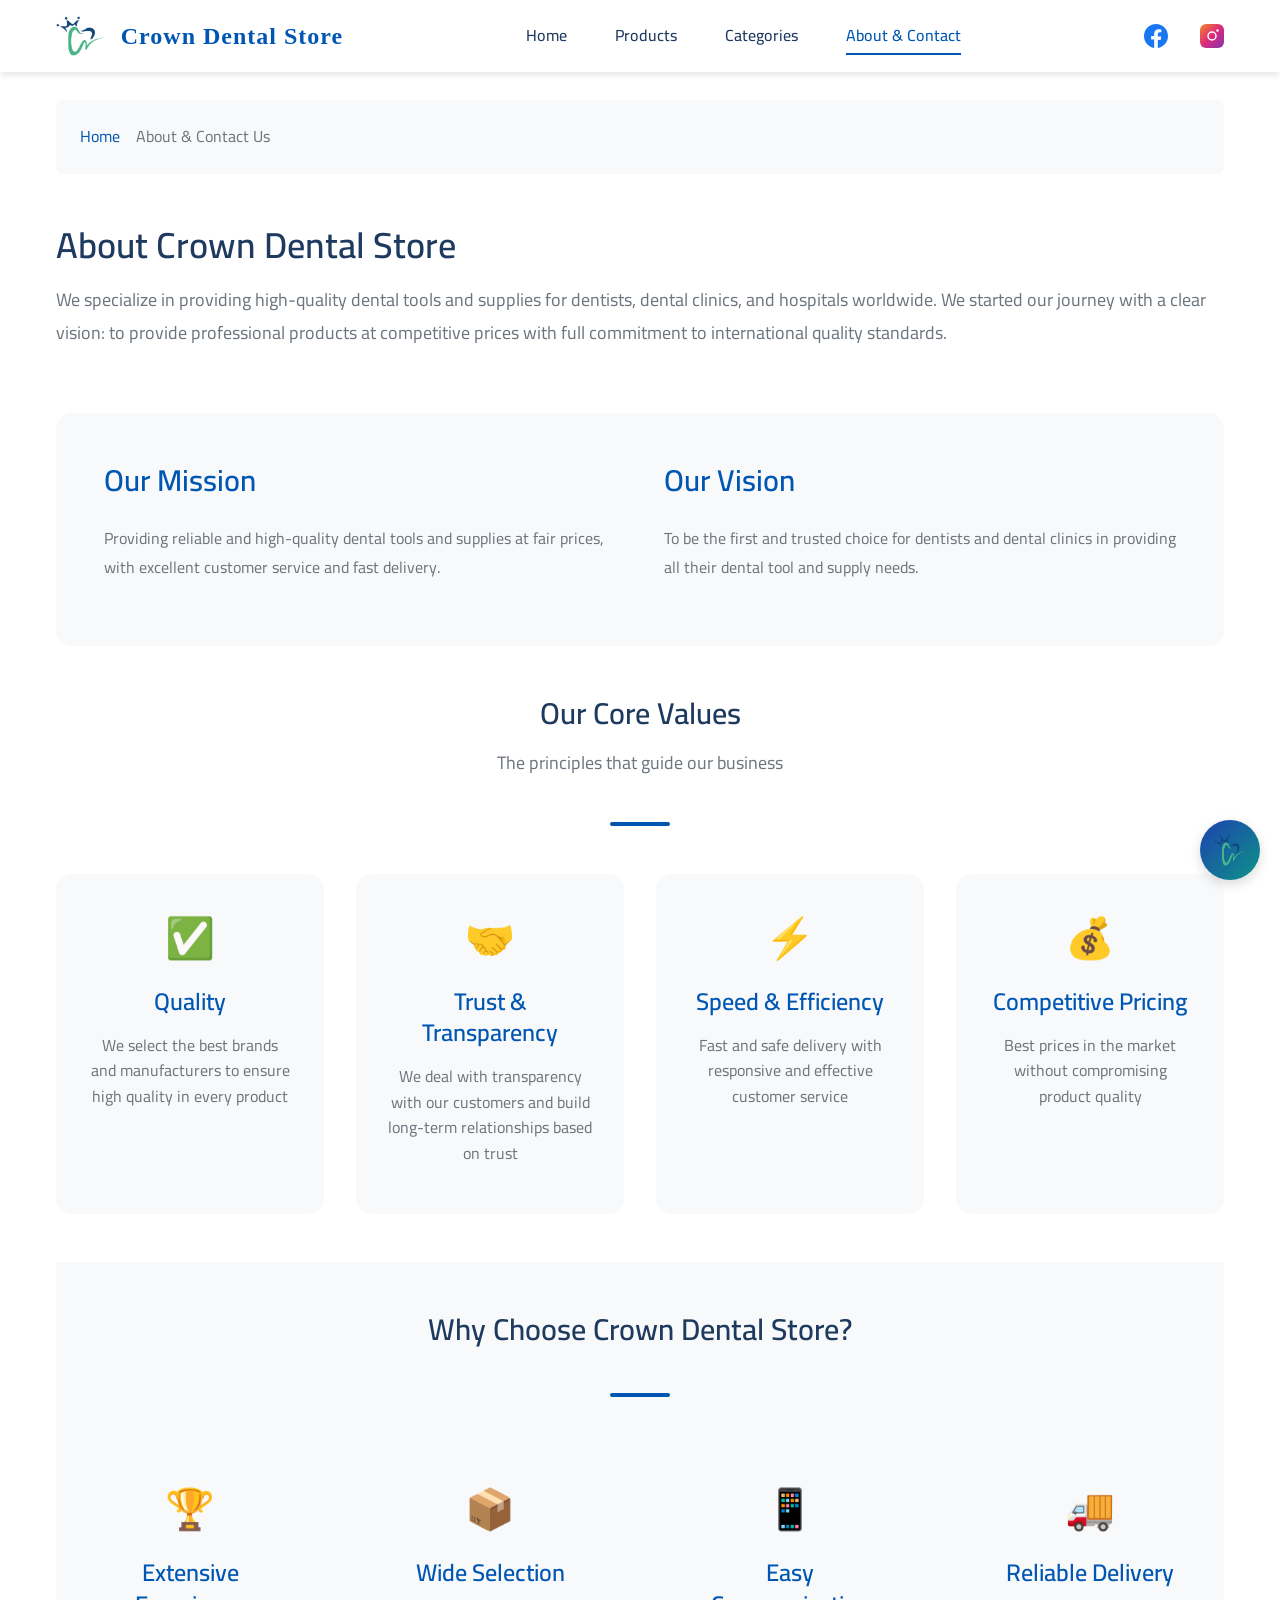
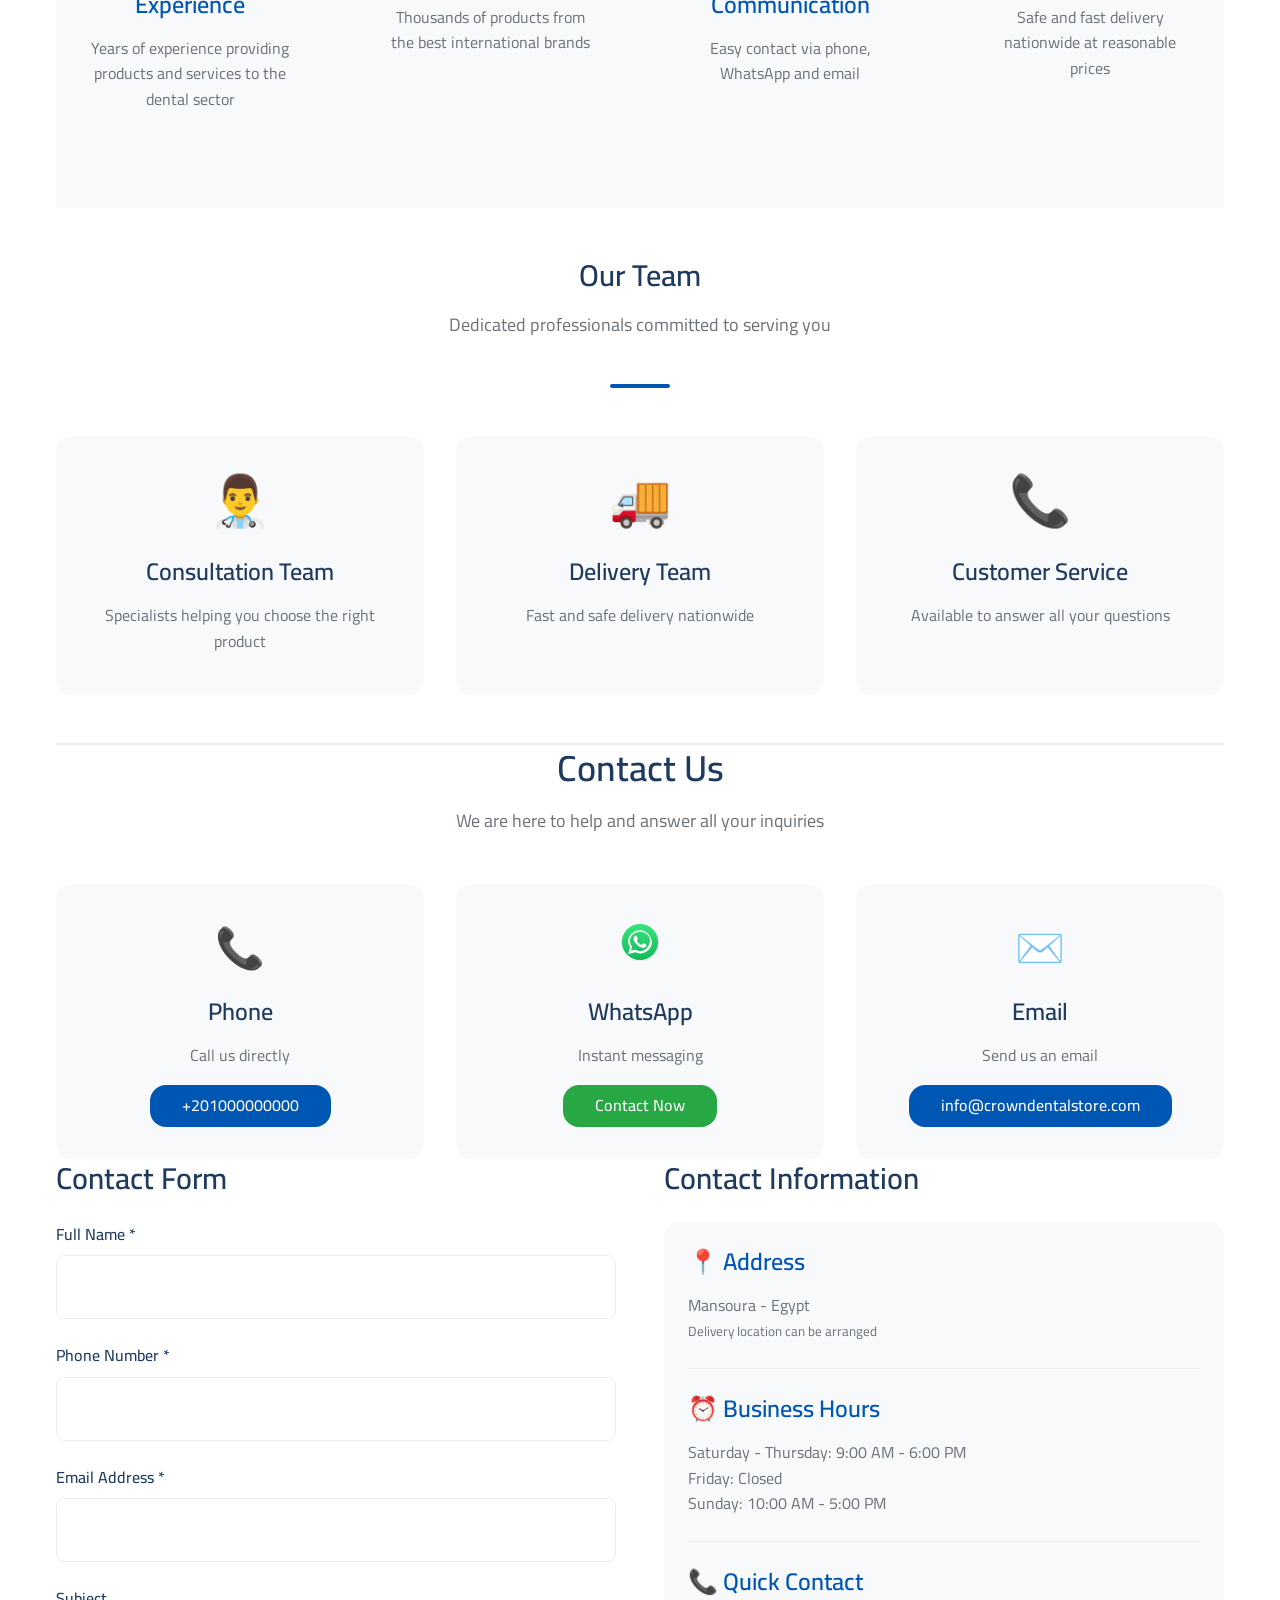
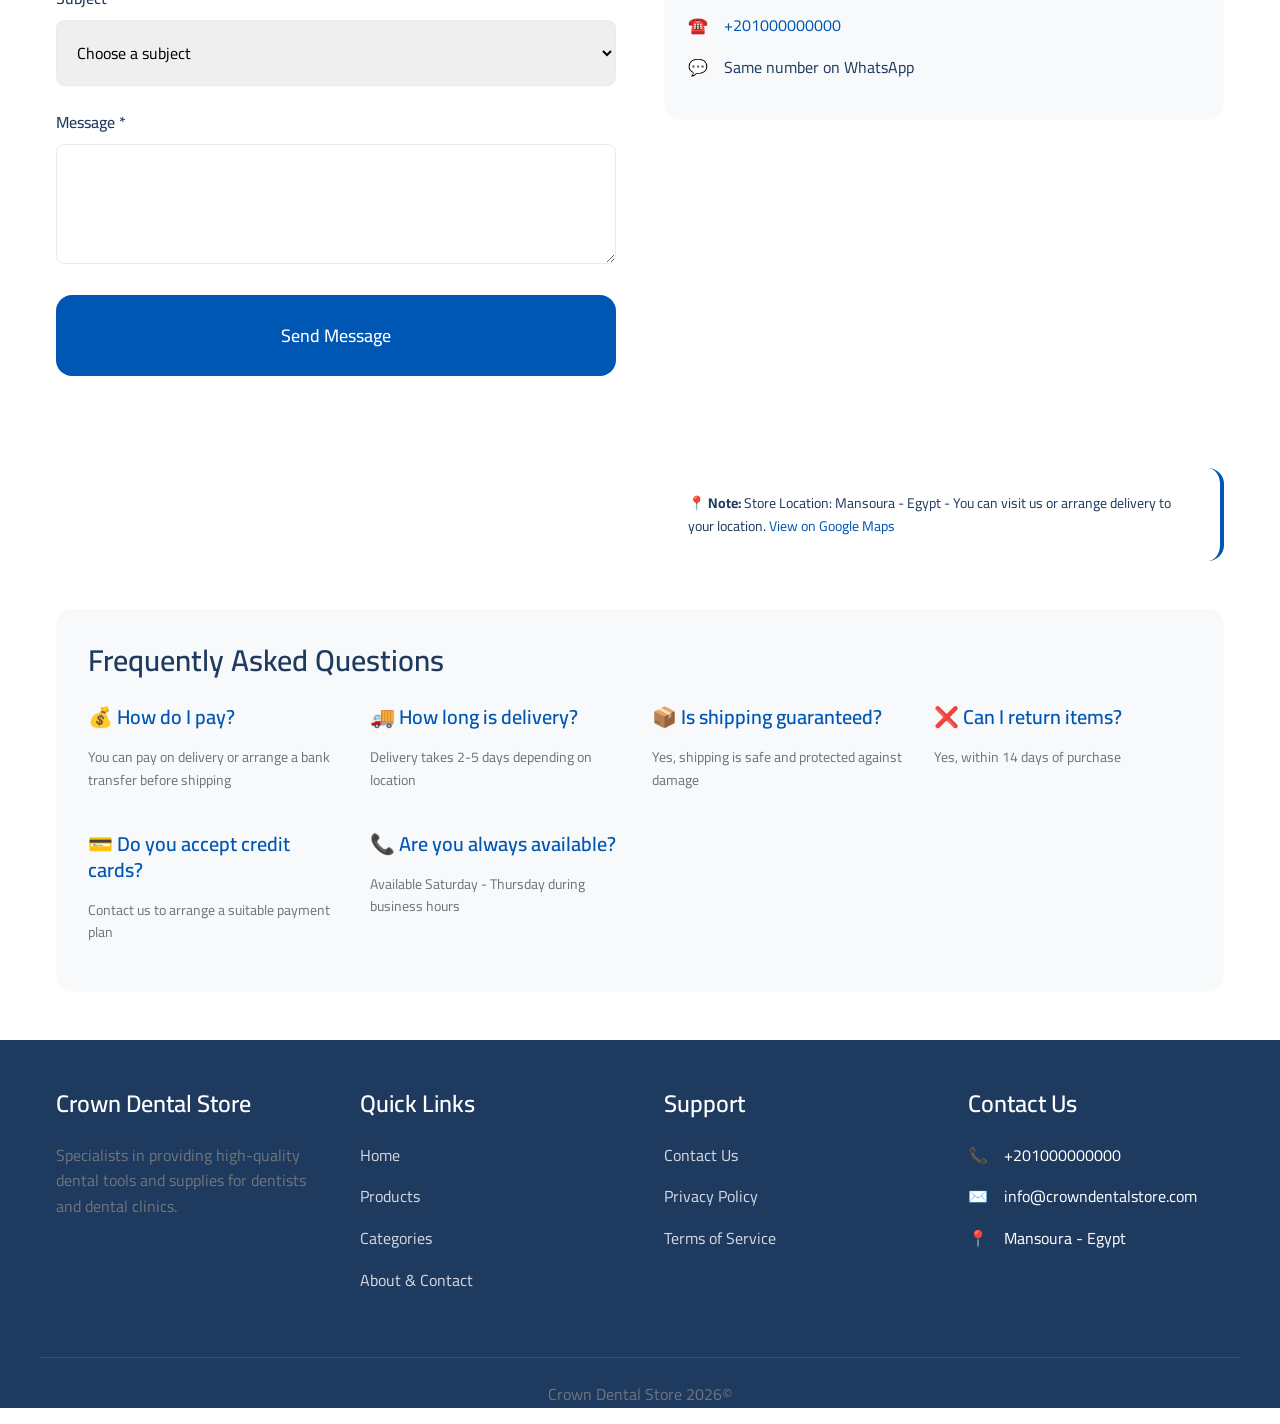
==== about-contact.html @ 5729776f "Initial commit: Dental store website" ====
<!DOCTYPE html>
<html lang="en">
<head>
  <meta charset="UTF-8">
  <meta name="viewport" content="width=device-width, initial-scale=1.0">
  <meta name="description" content="About Crown Dental Store & Contact Us - Specialists in providing high-quality dental tools and supplies">
  <title>About & Contact Us - Crown Dental Store</title>
  <link rel="stylesheet" href="css/style.css">
  <link rel="stylesheet" href="css/responsive.css">
  <link href="https://fonts.googleapis.com/css2?family=Cairo:wght@400;500;600;700&display=swap" rel="stylesheet">
  <link rel="icon" type="image/png" href="images/logo/crown-chatbot-icon.png">
</head>
<body>

  <!-- NAVBAR -->
  <nav class="navbar">
    <div class="navbar-container container">
      <div class="navbar-brand">
        <img src="images/logo/crown-chatbot-icon.png" alt="Crown Dental Store Logo" class="navbar-logo">
        <span>Crown Dental Store</span>
      </div>

      <button class="navbar-toggle" id="navbar-toggle">☰</button>

      <ul class="navbar-nav" id="navbar-nav">
        <li><a href="index.html">Home</a></li>
        <li><a href="products.html">Products</a></li>
        <li><a href="categories.html">Categories</a></li>
        <li><a href="about-contact.html" class="active">About & Contact</a></li>
      </ul>

      <div class="navbar-icons">
        <a href="https://www.facebook.com/share/1H798BjZV2/" target="_blank" class="navbar-icon" title="Facebook" style="text-decoration: none; cursor: pointer; width: 24px; height: 24px; display: flex; align-items: center; justify-content: center;"><img src="images/social/facebook.svg" alt="Facebook" style="width: 100%; height: 100%; object-fit: contain;"></a>
        <a href="https://www.instagram.com/crown.dentalstore?igsh=MWJqNnlodHkzOGtucQ==" target="_blank" class="navbar-icon" title="Instagram" style="text-decoration: none; cursor: pointer; width: 24px; height: 24px; display: flex; align-items: center; justify-content: center;"><img src="images/social/instagram.svg" alt="Instagram" style="width: 100%; height: 100%; object-fit: contain;"></a>
      </div>
    </div>
  </nav>

  <!-- PAGE CONTENT -->
  <div style="margin-top: 100px;">
    <div class="container">
      <!-- BREADCRUMB -->
      <ol class="breadcrumb">
        <li><a href="index.html">Home</a></li>
        <li>About & Contact Us</li>
      </ol>

      <!-- ============================================
           ABOUT SECTION START
           ============================================ -->
      <section class="section" id="about-section">
        <h1>About Crown Dental Store</h1>
        <p style="font-size: var(--font-size-lg); color: var(--color-text-light); line-height: 1.8;">
          We specialize in providing high-quality dental tools and supplies for dentists, dental clinics, and hospitals worldwide.
          We started our journey with a clear vision: to provide professional products at competitive prices with full commitment to international quality standards.
        </p>
      </section>

      <!-- MISSION & VISION -->
      <section class="section" style="background-color: var(--color-bg-light); padding: var(--spacing-2xl); border-radius: var(--radius-lg);">
        <div style="display: grid; grid-template-columns: repeat(auto-fit, minmax(250px, 1fr)); gap: var(--spacing-2xl);">
          <div>
            <h2 style="color: var(--color-primary); margin-bottom: var(--spacing-lg);"> Our Mission</h2>
            <p style="color: var(--color-text-light); line-height: 1.8;">
              Providing reliable and high-quality dental tools and supplies at fair prices, with excellent customer service and fast delivery.
            </p>
          </div>
          <div>
            <h2 style="color: var(--color-primary); margin-bottom: var(--spacing-lg);"> Our Vision</h2>
            <p style="color: var(--color-text-light); line-height: 1.8;">
              To be the first and trusted choice for dentists and dental clinics in providing all their dental tool and supply needs.
            </p>
          </div>
        </div>
      </section>

      <!-- OUR VALUES -->
      <section class="section">
        <div class="section-title">
          <h2>Our Core Values</h2>
          <p>The principles that guide our business</p>
        </div>

        <div class="features-grid">
          <div class="feature-card">
            <div class="feature-icon">✅</div>
            <h3>Quality</h3>
            <p>We select the best brands and manufacturers to ensure high quality in every product</p>
          </div>
          <div class="feature-card">
            <div class="feature-icon">🤝</div>
            <h3>Trust & Transparency</h3>
            <p>We deal with transparency with our customers and build long-term relationships based on trust</p>
          </div>
          <div class="feature-card">
            <div class="feature-icon">⚡</div>
            <h3>Speed & Efficiency</h3>
            <p>Fast and safe delivery with responsive and effective customer service</p>
          </div>
          <div class="feature-card">
            <div class="feature-icon">💰</div>
            <h3>Competitive Pricing</h3>
            <p>Best prices in the market without compromising product quality</p>
          </div>
        </div>
      </section>

      <!-- WHY CHOOSE US -->
      <section class="section" style="background-color: var(--color-bg-light); padding: var(--spacing-2xl) 0;">
        <div class="section-title">
          <h2>Why Choose Crown Dental Store?</h2>
        </div>

        <div class="features-grid">
          <div class="feature-card">
            <div class="feature-icon">🏆</div>
            <h3>Extensive Experience</h3>
            <p>Years of experience providing products and services to the dental sector</p>
          </div>
          <div class="feature-card">
            <div class="feature-icon">📦</div>
            <h3>Wide Selection</h3>
            <p>Thousands of products from the best international brands</p>
          </div>
          <div class="feature-card">
            <div class="feature-icon">📱</div>
            <h3>Easy Communication</h3>
            <p>Easy contact via phone, WhatsApp and email</p>
          </div>
          <div class="feature-card">
            <div class="feature-icon">🚚</div>
            <h3>Reliable Delivery</h3>
            <p>Safe and fast delivery nationwide at reasonable prices</p>
          </div>
        </div>
      </section>

      <!-- TEAM -->
      <section class="section">
        <div class="section-title">
          <h2>Our Team</h2>
          <p>Dedicated professionals committed to serving you</p>
        </div>

        <div style="display: grid; grid-template-columns: repeat(auto-fit, minmax(200px, 1fr)); gap: var(--spacing-xl);">
          <div style="background-color: var(--color-bg-light); padding: var(--spacing-lg); border-radius: var(--radius-lg); text-align: center;">
            <div style="font-size: 50px; margin-bottom: var(--spacing-base);">👨‍⚕️</div>
            <h3>Consultation Team</h3>
            <p style="color: var(--color-text-light);">Specialists helping you choose the right product</p>
          </div>
          <div style="background-color: var(--color-bg-light); padding: var(--spacing-lg); border-radius: var(--radius-lg); text-align: center;">
            <div style="font-size: 50px; margin-bottom: var(--spacing-base);">🚚</div>
            <h3>Delivery Team</h3>
            <p style="color: var(--color-text-light);">Fast and safe delivery nationwide</p>
          </div>
          <div style="background-color: var(--color-bg-light); padding: var(--spacing-lg); border-radius: var(--radius-lg); text-align: center;">
            <div style="font-size: 50px; margin-bottom: var(--spacing-base);">📞</div>
            <h3>Customer Service</h3>
            <p style="color: var(--color-text-light);">Available to answer all your questions</p>
          </div>
        </div>
      </section>

      <!-- ============================================
           CONTACT SECTION START
           ============================================ -->
      <section style="margin-top: var(--spacing-3xl); padding-top: var(--spacing-3xl); border-top: 2px solid var(--color-border);">
        <div style="margin-bottom: var(--spacing-2xl); text-align: center;">
          <h1>Contact Us</h1>
          <p style="color: var(--color-text-light); font-size: var(--font-size-lg);">We are here to help and answer all your inquiries</p>
        </div>

        <!-- CONTACT METHODS -->
        <div style="display: grid; grid-template-columns: repeat(auto-fit, minmax(250px, 1fr)); gap: var(--spacing-xl); margin-bottom: var(--spacing-3xl);">
          <!-- Phone -->
          <div style="background-color: var(--color-bg-light); padding: var(--spacing-xl); border-radius: var(--radius-lg); text-align: center;">
            <div style="font-size: 40px; margin-bottom: var(--spacing-base);">📞</div>
            <h3>Phone</h3>
            <p style="color: var(--color-text-light); margin: var(--spacing-base) 0;">Call us directly</p>
            <a href="tel:+201000000000" class="btn btn-primary">+201000000000</a>
          </div>

          <!-- WhatsApp -->
          <div style="background-color: var(--color-bg-light); padding: var(--spacing-xl); border-radius: var(--radius-lg); text-align: center;">
            <div style="font-size: 40px; margin-bottom: var(--spacing-base);"><img src="images/social/whatsapp_style_icon.svg" alt="WhatsApp" style="width: 40px; height: 40px;"></div>
            <h3>WhatsApp</h3>
            <p style="color: var(--color-text-light); margin: var(--spacing-base) 0;">Instant messaging</p>
            <a href="https://wa.me/201000000000?text=Hello%20I%20would%20like%20to%20inquire%20about%20products" class="btn btn-success" target="_blank">Contact Now</a>
          </div>

          <!-- Email -->
          <div style="background-color: var(--color-bg-light); padding: var(--spacing-xl); border-radius: var(--radius-lg); text-align: center;">
            <div style="font-size: 40px; margin-bottom: var(--spacing-base);">✉️</div>
            <h3>Email</h3>
            <p style="color: var(--color-text-light); margin: var(--spacing-base) 0;">Send us an email</p>
            <a href="mailto:info@crowndentalstore.com" class="btn btn-primary">info@crowndentalstore.com</a>
          </div>
        </div>

        <!-- MAIN CONTENT ROW -->
        <div style="display: grid; grid-template-columns: 1fr 1fr; gap: var(--spacing-2xl); margin-bottom: var(--spacing-2xl);">
          <!-- CONTACT FORM -->
          <div>
            <h2 style="margin-bottom: var(--spacing-lg);">Contact Form</h2>
            <form id="contact-form">
              <div class="form-group">
                <label for="contact-name">Full Name *</label>
                <input type="text" id="contact-name" name="name" required>
              </div>

              <div class="form-group">
                <label for="contact-phone">Phone Number *</label>
                <input type="tel" id="contact-phone" name="phone" required>
              </div>

              <div class="form-group">
                <label for="contact-email">Email Address *</label>
                <input type="email" id="contact-email" name="email" required>
              </div>

              <div class="form-group">
                <label for="contact-subject">Subject</label>
                <select id="contact-subject" name="subject">
                  <option value="">Choose a subject</option>
                  <option value="inquiry">General Inquiry</option>
                  <option value="order">Order Inquiry</option>
                  <option value="support">Support Request</option>
                  <option value="feedback">Feedback</option>
                </select>
              </div>

              <div class="form-group">
                <label for="contact-message">Message *</label>
                <textarea id="contact-message" name="message" required></textarea>
              </div>

              <button type="submit" class="btn btn-primary btn-lg" style="width: 100%;">Send Message</button>
            </form>
          </div>

          <!-- CONTACT INFO & MAP -->
          <div>
            <h2 style="margin-bottom: var(--spacing-lg);">Contact Information</h2>

            <div style="background-color: var(--color-bg-light); padding: var(--spacing-lg); border-radius: var(--radius-lg); margin-bottom: var(--spacing-lg);">
              <div style="margin-bottom: var(--spacing-lg);">
                <h3 style="color: var(--color-primary); margin-bottom: var(--spacing-base);">📍 Address</h3>
                <p style="color: var(--color-text-light);">
                  Mansoura - Egypt<br>
                  <small>Delivery location can be arranged</small>
                </p>
              </div>

              <div style="margin-bottom: var(--spacing-lg); padding-top: var(--spacing-lg); border-top: 1px solid var(--color-border);">
                <h3 style="color: var(--color-primary); margin-bottom: var(--spacing-base);">⏰ Business Hours</h3>
                <p style="color: var(--color-text-light);">
                  Saturday - Thursday: 9:00 AM - 6:00 PM<br>
                  Friday: Closed<br>
                  Sunday: 10:00 AM - 5:00 PM
                </p>
              </div>

              <div style="padding-top: var(--spacing-lg); border-top: 1px solid var(--color-border);">
                <h3 style="color: var(--color-primary); margin-bottom: var(--spacing-base);">📞 Quick Contact</h3>
                <div class="footer-contact" style="margin-bottom: var(--spacing-base);">
                  <span>☎️</span>
                  <a href="tel:+201000000000" dir="ltr">+201000000000</a>
                </div>
                <div class="footer-contact">
                  <span>💬</span>
                  <span>Same number on WhatsApp</span>
                </div>
              </div>
            </div>

            <!-- Google Maps Embed -->
            <div style="border-radius: var(--radius-lg); overflow: hidden; height: 300px;">
              <iframe src="https://www.google.com/maps/embed?pb=!1m18!1m12!1m3!1d3427.0!2d31.404958993676914!3d31.052985726822683!2m3!1f0!2f0!3f0!3m2!1i1024!2i768!4f13.1!3m3!1m2!1sCrown%20Dental%20Store!2s31.052985726822683%2C%2031.404958993676914!5e0!3m2!1sen!2seg!4v1234567890123" 
                      width="100%" height="300" style="border:0;" allowfullscreen="" loading="lazy" referrerpolicy="no-referrer-when-downgrade"></iframe>
            </div>
            
            <div style="margin-top: var(--spacing-lg); background-color: var(--color-info-light); padding: var(--spacing-lg); border-radius: var(--radius-lg); border-right: 4px solid var(--color-primary);">
              <p style="color: var(--color-text); font-size: var(--font-size-sm); margin: 0;">
                <strong>📍 Note:</strong> Store Location: Mansoura - Egypt - You can visit us or arrange delivery to your location. 
                <a href="https://maps.google.com/?q=Mansoura,Egypt" target="_blank" style="color: var(--color-primary);">View on Google Maps</a>
              </p>
            </div>
          </div>
        </div>

        <!-- FAQ SECTION -->
        <section style="background-color: var(--color-bg-light); padding: var(--spacing-xl); border-radius: var(--radius-lg); margin-bottom: var(--spacing-2xl);">
          <h2 style="margin-bottom: var(--spacing-lg);">Frequently Asked Questions</h2>

          <div style="display: grid; grid-template-columns: repeat(auto-fit, minmax(250px, 1fr)); gap: var(--spacing-lg);">
            <div>
              <h4 style="color: var(--color-primary); margin-bottom: var(--spacing-base);">💰 How do I pay?</h4>
              <p style="color: var(--color-text-light); font-size: var(--font-size-sm);">You can pay on delivery or arrange a bank transfer before shipping</p>
            </div>
            <div>
              <h4 style="color: var(--color-primary); margin-bottom: var(--spacing-base);">🚚 How long is delivery?</h4>
              <p style="color: var(--color-text-light); font-size: var(--font-size-sm);">Delivery takes 2-5 days depending on location</p>
            </div>
            <div>
              <h4 style="color: var(--color-primary); margin-bottom: var(--spacing-base);">📦 Is shipping guaranteed?</h4>
              <p style="color: var(--color-text-light); font-size: var(--font-size-sm);">Yes, shipping is safe and protected against damage</p>
            </div>
            <div>
              <h4 style="color: var(--color-primary); margin-bottom: var(--spacing-base);">❌ Can I return items?</h4>
              <p style="color: var(--color-text-light); font-size: var(--font-size-sm);">Yes, within 14 days of purchase</p>
            </div>
            <div>
              <h4 style="color: var(--color-primary); margin-bottom: var(--spacing-base);">💳 Do you accept credit cards?</h4>
              <p style="color: var(--color-text-light); font-size: var(--font-size-sm);">Contact us to arrange a suitable payment plan</p>
            </div>
            <div>
              <h4 style="color: var(--color-primary); margin-bottom: var(--spacing-base);">📞 Are you always available?</h4>
              <p style="color: var(--color-text-light); font-size: var(--font-size-sm);">Available Saturday - Thursday during business hours</p>
            </div>
          </div>
        </section>
      </section>
    </div>
  </div>

  <!-- FOOTER -->
  <footer class="footer">
    <div class="footer-content">
      <div class="footer-section">
        <h3>Crown Dental Store</h3>
        <p>Specialists in providing high-quality dental tools and supplies for dentists and dental clinics.</p>
      </div>

      <div class="footer-section">
        <h3>Quick Links</h3>
        <ul>
          <li><a href="index.html">Home</a></li>
          <li><a href="products.html">Products</a></li>
          <li><a href="categories.html">Categories</a></li>
          <li><a href="about-contact.html">About & Contact</a></li>
        </ul>
      </div>

      <div class="footer-section">
        <h3>Support</h3>
        <ul>
          <li><a href="about-contact.html">Contact Us</a></li>
          <li><a href="about-contact.html">Privacy Policy</a></li>
          <li><a href="#">Terms of Service</a></li>
        </ul>
      </div>

      <div class="footer-section">
        <h3>Contact Us</h3>
        <div class="footer-contact">
          <span>📞</span>
          <span>+201000000000</span>
        </div>
        <div class="footer-contact">
          <span>✉️</span>
          <span>info@crowndentalstore.com</span>
        </div>
        <div class="footer-contact">
          <span>📍</span>
          <span><a href="https://maps.google.com/?q=Mansoura,Egypt" target="_blank" style="color: inherit; text-decoration: none;">Mansoura - Egypt</a></span>
        </div>
      </div>
    </div>

    <div class="footer-bottom">
      <p>Crown Dental Store 2026©</p>
    </div>
  </footer>

  <script src="js/data.js"></script>
  <script src="js/main.js"></script>
  <script src="js/search-enhanced.js"></script>
  <script src="js/chatbot.js"></script>
</body>
</html>
---- css/style.css ----
/* =============================================================
   DENTAL STORE - MAIN STYLES
   Professional Medical/Dental Design
   ============================================================= */

/* CSS VARIABLES - Edit these for easy theme customization */
:root {
  /* Colors */
  --color-primary: #0056B3;           /* Medical Blue */
  --color-primary-dark: #003d82;      /* Darker Blue */
  --color-secondary: #17A2B8;         /* Teal */
  --color-success: #28A745;           /* Green */
  --color-warning: #FFC107;           /* Yellow */
  --color-danger: #DC3545;            /* Red */
  --color-text: #1F3A5F;              /* Dark Navy */
  --color-text-light: #6C757D;        /* Gray */
  --color-bg: #FFFFFF;                /* White */
  --color-bg-light: #F8F9FA;          /* Light Gray */
  --color-border: #E9ECEF;            /* Border Gray */
  --color-shadow: rgba(0, 0, 0, 0.1);

  /* Typography */
  --font-primary: 'Cairo', 'Segoe UI', 'Arial', sans-serif;
  --font-size-xs: 0.75rem;
  --font-size-sm: 0.875rem;
  --font-size-base: 1rem;
  --font-size-lg: 1.125rem;
  --font-size-xl: 1.25rem;
  --font-size-2xl: 1.5rem;
  --font-size-3xl: 1.875rem;
  --font-size-4xl: 2.25rem;

  /* Spacing */
  --spacing-xs: 0.25rem;
  --spacing-sm: 0.5rem;
  --spacing-base: 1rem;
  --spacing-lg: 1.5rem;
  --spacing-xl: 2rem;
  --spacing-2xl: 3rem;

  /* Border Radius */
  --radius-sm: 0.25rem;
  --radius-base: 0.5rem;
  --radius-lg: 1rem;
  --radius-xl: 1.5rem;

  /* Transitions */
  --transition-fast: 150ms ease-in-out;
  --transition-base: 300ms ease-in-out;
  --transition-slow: 500ms ease-in-out;

  /* Shadows */
  --shadow-sm: 0 1px 2px 0 var(--color-shadow);
  --shadow-base: 0 4px 6px -1px var(--color-shadow);
  --shadow-lg: 0 10px 15px -3px var(--color-shadow);
  --shadow-xl: 0 20px 25px -5px var(--color-shadow);
}

/* =============================================================
   GLOBAL STYLES
   ============================================================= */

* {
  margin: 0;
  padding: 0;
  box-sizing: border-box;
}

html {
  scroll-behavior: smooth;
  font-size: 16px;
}

body {
  font-family: var(--font-primary);
  font-size: var(--font-size-base);
  line-height: 1.6;
  color: var(--color-text);
  background-color: var(--color-bg);
}

/* RTL Support */
[dir="rtl"] body {
  direction: rtl;
  text-align: right;
}

[dir="ltr"] body {
  direction: ltr;
  text-align: left;
}

/* =============================================================
   TYPOGRAPHY
   ============================================================= */

h1, h2, h3, h4, h5, h6 {
  font-weight: 600;
  line-height: 1.3;
  margin-bottom: var(--spacing-base);
  color: var(--color-text);
}

h1 { font-size: var(--font-size-4xl); }
h2 { font-size: var(--font-size-3xl); }
h3 { font-size: var(--font-size-2xl); }
h4 { font-size: var(--font-size-xl); }
h5 { font-size: var(--font-size-lg); }
h6 { font-size: var(--font-size-base); }

p {
  margin-bottom: var(--spacing-base);
  color: var(--color-text-light);
}

a {
  color: var(--color-primary);
  text-decoration: none;
  transition: color var(--transition-fast);
}

a:hover {
  color: var(--color-primary-dark);
}

/* =============================================================
   UTILITY CLASSES
   ============================================================= */

.container {
  width: 100%;
  max-width: 1200px;
  margin: 0 auto;
  padding: 0 var(--spacing-base);
}

.container-fluid {
  width: 100%;
  padding: 0 var(--spacing-base);
}

.row {
  display: grid;
  grid-template-columns: repeat(auto-fit, minmax(250px, 1fr));
  gap: var(--spacing-xl);
}

.row-3 { grid-template-columns: repeat(auto-fit, minmax(300px, 1fr)); }
.row-4 { grid-template-columns: repeat(auto-fit, minmax(250px, 1fr)); }

.hidden { display: none !important; }
.visible { display: block !important; }

/* =============================================================
   BUTTONS
   ============================================================= */

.btn {
  display: inline-flex;
  align-items: center;
  justify-content: center;
  gap: var(--spacing-sm);
  padding: var(--spacing-sm) var(--spacing-xl);
  font-size: var(--font-size-base);
  font-weight: 500;
  border: none;
  border-radius: var(--radius-lg);
  cursor: pointer;
  transition: all var(--transition-base);
  font-family: var(--font-primary);
  text-decoration: none;
}

.btn:disabled {
  opacity: 0.6;
  cursor: not-allowed;
}

/* Button Variants */
.btn-primary {
  background-color: var(--color-primary);
  color: white;
}

.btn-primary:hover:not(:disabled) {
  background-color: var(--color-primary-dark);
  color: white;
  box-shadow: var(--shadow-lg);
  transform: translateY(-2px);
}

.btn-secondary {
  background-color: var(--color-secondary);
  color: white;
}

.btn-secondary:hover:not(:disabled) {
  background-color: #138496;
  color: white;
  box-shadow: var(--shadow-lg);
  transform: translateY(-2px);
}

.btn-outline {
  background-color: transparent;
  color: var(--color-primary);
  border: 2px solid var(--color-primary);
}

.btn-outline:hover:not(:disabled) {
  background-color: var(--color-primary);
  color: white;
}

.btn-success {
  background-color: var(--color-success);
  color: white;
}

.btn-success:hover:not(:disabled) {
  background-color: #218838;
  color: white;
}

.btn-sm {
  padding: var(--spacing-xs) var(--spacing-base);
  font-size: var(--font-size-sm);
}

.btn-lg {
  padding: var(--spacing-lg) var(--spacing-2xl);
  font-size: var(--font-size-lg);
}

.btn-block {
  width: 100%;
}

/* =============================================================
   NAVBAR
   ============================================================= */

.navbar {
  position: fixed;
  top: 0;
  left: 0;
  right: 0;
  background-color: white;
  box-shadow: var(--shadow-base);
  z-index: 1000;
  padding: var(--spacing-base) 0;
}

.navbar-container {
  display: flex;
  align-items: center;
  justify-content: space-between;
  max-width: 1200px;
  margin: 0 auto;
  padding: 0 var(--spacing-base);
}

[dir="rtl"] .navbar-container {
  flex-direction: row-reverse;
}

.navbar-brand {
  display: flex;
  align-items: center;
  gap: var(--spacing-base);
  font-size: var(--font-size-2xl);
  font-weight: 900;
  color: var(--color-primary);
  font-family: 'Georgia', 'Times New Roman', serif;
  letter-spacing: 1px;
}

.navbar-brand img {
  height: 40px;
  width: auto;
}

.navbar-nav {
  display: flex;
  align-items: center;
  gap: var(--spacing-2xl);
  list-style: none;
  margin: 0;
  padding: 0;
}

[dir="rtl"] .navbar-nav {
  flex-direction: row-reverse;
}

.navbar-nav a {
  color: var(--color-text);
  font-weight: 500;
  transition: color var(--transition-fast);
  position: relative;
}

.navbar-nav a::after {
  content: '';
  position: absolute;
  bottom: -5px;
  left: 0;
  right: 0;
  height: 2px;
  background-color: var(--color-primary);
  transform: scaleX(0);
  transition: transform var(--transition-fast);
}

.navbar-nav a:hover::after,
.navbar-nav a.active::after {
  transform: scaleX(1);
}

.navbar-nav a.active {
  color: var(--color-primary);
}

.navbar-toggle {
  display: none;
  background: none;
  border: none;
  font-size: var(--font-size-xl);
  cursor: pointer;
  color: var(--color-text);
}

.navbar-icons {
  display: flex;
  align-items: center;
  gap: var(--spacing-xl);
}

[dir="rtl"] .navbar-icons {
  flex-direction: row-reverse;
}

.navbar-icon {
  width: 40px;
  height: 40px;
  display: flex;
  align-items: center;
  justify-content: center;
  border-radius: 50%;
  background-color: var(--color-bg-light);
  cursor: pointer;
  transition: all var(--transition-fast);
  font-size: var(--font-size-lg);
}

.navbar-icon:hover {
  background-color: var(--color-primary);
  color: white;
}

/* =============================================================
   HERO SECTION
   ============================================================= */

.hero {
  background: linear-gradient(135deg, rgba(0, 86, 179, 0.9) 0%, rgba(23, 162, 184, 0.9) 100%);
  color: white;
  padding: 90px var(--spacing-base) 80px;
  margin-top: 0;
  text-align: center;
  display: flex;
  align-items: center;
  justify-content: center;
}

.hero .container {
  display: flex;
  flex-direction: column;
  align-items: center;
}

.hero-image {
  max-width: 500px;
  width: 100%;
  height: auto;
  margin-bottom: 40px;
  filter: drop-shadow(0 4px 6px rgba(0, 0, 0, 0.2));
}

.hero-content {
  width: 100%;
}

.hero-content h1 {
  font-size: var(--font-size-4xl);
  color: white;
  margin-bottom: var(--spacing-base);
}

.hero-content p {
  font-size: var(--font-size-lg);
  color: rgba(255, 255, 255, 0.9);
  margin-bottom: var(--spacing-2xl);
}

.hero-buttons {
  display: flex;
  gap: var(--spacing-base);
  justify-content: center;
  flex-wrap: wrap;
}

[dir="rtl"] .hero-buttons {
  flex-direction: row-reverse;
}

/* =============================================================
   SEARCH BAR
   ============================================================= */

.search-container {
  background-color: var(--color-bg-light);
  padding: var(--spacing-xl) 0;
  margin-bottom: var(--spacing-2xl);
}

.search-box {
  max-width: 600px;
  margin: 0 auto;
  display: flex;
  gap: var(--spacing-base);
  position: relative;
  z-index: 1;
}

[dir="rtl"] .search-box {
  flex-direction: row-reverse;
}

.search-box input {
  flex: 1;
  padding: var(--spacing-base) var(--spacing-lg);
  border: 2px solid var(--color-border);
  border-radius: var(--radius-lg);
  font-family: var(--font-primary);
  font-size: var(--font-size-base);
  transition: border-color var(--transition-fast);
}

.search-box input:focus {
  outline: none;
  border-color: var(--color-primary);
}

/* =============================================================
   SEARCH DROPDOWN AUTOCOMPLETE
   ============================================================= */

.search-dropdown {
  position: absolute;
  top: 100%;
  left: 0;
  right: 0;
  background-color: white;
  border: 2px solid var(--color-primary);
  border-top: none;
  border-radius: 0 0 var(--radius-lg) var(--radius-lg);
  box-shadow: 0 4px 12px rgba(0, 0, 0, 0.15);
  max-height: 500px;
  overflow-y: auto;
  z-index: 2000;
  margin-top: -2px;
}

[dir="rtl"] .search-dropdown {
  left: auto;
  right: 0;
}

.search-dropdown-item {
  padding: var(--spacing-base) var(--spacing-lg);
  border-bottom: 1px solid var(--color-bg-light);
  cursor: pointer;
  display: flex;
  gap: var(--spacing-base);
  align-items: center;
  transition: all var(--transition-fast);
  background-color: white;
}

[dir="rtl"] .search-dropdown-item {
  flex-direction: row-reverse;
}

.search-dropdown-item:hover {
  background-color: var(--color-bg-light);
  padding-left: calc(var(--spacing-lg) + 4px);
}

.search-dropdown-item.no-results {
  padding: var(--spacing-2xl) var(--spacing-lg);
  text-align: center;
  cursor: default;
}

.search-dropdown-item.no-results:hover {
  background-color: white;
}

.search-result-image {
  width: 50px;
  height: 50px;
  object-fit: cover;
  border-radius: var(--radius-base);
}

.search-result-info {
  flex: 1;
  display: flex;
  flex-direction: column;
  gap: var(--spacing-xs);
}

.search-result-name {
  font-weight: 600;
  color: var(--color-text);
  font-size: var(--font-size-sm);
}

.search-result-name strong {
  background-color: #fff3cd;
  color: #856404;
  padding: 0 2px;
  border-radius: 2px;
  font-weight: 700;
}

.search-result-category {
  font-size: var(--font-size-xs);
  color: var(--color-secondary);
  text-transform: capitalize;
  margin: 2px 0;
}

.search-result-sku {
  font-size: var(--font-size-xs);
  color: var(--color-text-light);
}

.search-result-price {
  font-weight: 600;
  color: var(--color-primary);
  font-size: var(--font-size-sm);
}

.search-no-results {
  color: var(--color-text-light);
  font-size: var(--font-size-base);
}

/* =============================================================
   NAVBAR SEARCH
   ============================================================= */

.navbar-search-wrapper {
  gap: var(--spacing-sm);
  align-items: center;
  position: relative;
  flex: 0 0 auto;
  display: flex !important;
  flex-direction: row;
}

[dir="rtl"] .navbar-search-wrapper {
  flex-direction: row-reverse;
}

.navbar-search-input {
  padding: var(--spacing-sm) var(--spacing-base);
  border: 1px solid var(--color-border);
  border-radius: var(--radius-base);
  font-family: var(--font-primary);
  font-size: var(--font-size-sm);
  width: 250px;
  transition: border-color var(--transition-fast);
}

.navbar-search-input:focus {
  outline: none;
  border-color: var(--color-primary);
}

.navbar-search-btn {
  padding: var(--spacing-sm) var(--spacing-base);
  background-color: var(--color-primary);
  color: white;
  border: none;
  border-radius: var(--radius-base);
  font-family: var(--font-primary);
  cursor: pointer;
  transition: background-color var(--transition-fast);
  white-space: nowrap;
}

.navbar-search-btn:hover {
  background-color: var(--color-primary-dark);
}

.navbar-search-dropdown {
  position: fixed !important;
  top: auto !important;
  left: auto !important;
  right: auto !important;
  bottom: auto !important;
  width: 420px;
  max-width: 90vw;
  min-width: 300px;
  background: white;
  border: 2px solid var(--color-primary);
  border-radius: var(--radius-lg);
  box-shadow: 0 4px 12px rgba(0, 0, 0, 0.15);
  max-height: 500px;
  overflow-y: auto;
  z-index: 10000;
}

[dir="rtl"] .navbar-search-dropdown {
  left: auto;
  right: 0;
}



/* =============================================================
   CARDS
   ============================================================= */

.card {
  background-color: white;
  border-radius: var(--radius-lg);
  box-shadow: var(--shadow-base);
  overflow: hidden;
  transition: all var(--transition-base);
}

.card:hover {
  box-shadow: var(--shadow-lg);
  transform: translateY(-5px);
}

.card-image {
  position: relative;
  overflow: hidden;
  height: 250px;
  background-color: var(--color-bg-light);
}

.card-image img {
  width: 100%;
  height: 100%;
  object-fit: cover;
  transition: transform var(--transition-base);
}

.card:hover .card-image img {
  transform: scale(1.05);
}

.card-badge {
  position: absolute;
  top: var(--spacing-base);
  right: var(--spacing-base);
  background-color: var(--color-primary);
  color: white;
  padding: var(--spacing-xs) var(--spacing-base);
  border-radius: var(--radius-base);
  font-size: var(--font-size-sm);
  font-weight: 600;
}

[dir="rtl"] .card-badge {
  right: auto;
  left: var(--spacing-base);
}

.card-body {
  padding: var(--spacing-lg);
}

.card-title {
  font-size: var(--font-size-lg);
  font-weight: 600;
  margin-bottom: var(--spacing-sm);
  color: var(--color-text);
}

.card-category {
  font-size: var(--font-size-sm);
  color: var(--color-secondary);
  margin-bottom: var(--spacing-base);
  font-weight: 500;
}

.card-price {
  font-size: var(--font-size-2xl);
  font-weight: 700;
  color: var(--color-primary);
  margin-bottom: var(--spacing-base);
}

.card-availability {
  font-size: var(--font-size-sm);
  margin-bottom: var(--spacing-lg);
  padding: var(--spacing-xs) var(--spacing-base);
  border-radius: var(--radius-base);
  display: inline-block;
}

.card-availability.in-stock {
  background-color: #E8F5E9;
  color: #2E7D32;
}

.card-availability.limited-stock {
  background-color: #FFF3E0;
  color: #E65100;
}

.card-availability.out-of-stock {
  background-color: #FFEBEE;
  color: #C62828;
}

.card-actions {
  display: flex;
  gap: var(--spacing-base);
  flex-wrap: wrap;
}

[dir="rtl"] .card-actions {
  flex-direction: row-reverse;
}

/* Quantity Counter */
.quantity-counter {
  display: flex;
  align-items: center;
  justify-content: center;
  gap: var(--spacing-base);
  background-color: transparent;
  margin-bottom: var(--spacing-base);
  border: none;
}

.qty-btn {
  background: white;
  border: 2px solid var(--color-primary);
  color: var(--color-primary);
  font-size: var(--font-size-xl);
  font-weight: bold;
  cursor: pointer;
  width: 45px;
  height: 45px;
  border-radius: 50%;
  display: flex;
  align-items: center;
  justify-content: center;
  transition: all var(--transition-fast);
  flex-shrink: 0;
}

.qty-btn:hover {
  background-color: var(--color-primary);
  color: white;
  transform: scale(1.1);
}

.qty-btn:active {
  transform: scale(0.95);
}

.qty-input {
  border: none;
  background: transparent;
  text-align: center;
  font-weight: bold;
  color: var(--color-text);
  padding: 0 var(--spacing-base);
  width: 70px;
  font-size: var(--font-size-xl);
  font-weight: 700;
}

.qty-input:focus {
  outline: none;
}

/* Remove spinner arrows from number input */
.qty-input::-webkit-outer-spin-button,
.qty-input::-webkit-inner-spin-button {
  -webkit-appearance: none;
  margin: 0;
}

.qty-input[type=number] {
  -moz-appearance: textfield;
}

/* =============================================================
   PRODUCT GRID
   ============================================================= */

.products-grid {
  display: grid;
  grid-template-columns: repeat(auto-fill, minmax(280px, 1fr));
  gap: var(--spacing-xl);
  margin-top: var(--spacing-2xl);
}

.empty-state {
  grid-column: 1 / -1;
  text-align: center;
  padding: var(--spacing-3xl);
}

.empty-state-icon {
  font-size: 80px;
  margin-bottom: var(--spacing-base);
}

.empty-state h2 {
  margin-bottom: var(--spacing-base);
}

/* =============================================================
   SECTIONS
   ============================================================= */

.section {
  padding: var(--spacing-2xl) 0;
}

.section-title {
  text-align: center;
  margin-bottom: var(--spacing-2xl);
  position: relative;
  padding-bottom: var(--spacing-xl);
}

.section-title h2 {
  font-size: var(--font-size-3xl);
  margin-bottom: var(--spacing-base);
}

.section-title p {
  font-size: var(--font-size-lg);
  color: var(--color-text-light);
}

.section-title::after {
  content: '';
  position: absolute;
  bottom: 0;
  left: 50%;
  transform: translateX(-50%);
  width: 60px;
  height: 4px;
  background-color: var(--color-primary);
  border-radius: 2px;
}

/* =============================================================
   FEATURED CATEGORIES
   ============================================================= */

.categories-grid {
  display: grid;
  grid-template-columns: repeat(auto-fit, minmax(180px, 1fr));
  gap: var(--spacing-lg);
}

.category-card {
  background: linear-gradient(135deg, var(--color-primary), var(--color-secondary));
  border-radius: var(--radius-lg);
  padding: var(--spacing-2xl);
  color: white;
  text-align: center;
  cursor: pointer;
  transition: all var(--transition-base);
}

.category-card:hover {
  transform: translateY(-5px);
  box-shadow: var(--shadow-lg);
}

.category-card-icon {
  font-size: 40px;
  margin-bottom: var(--spacing-base);
}

.category-card h3 {
  color: white;
  font-size: var(--font-size-lg);
}

/* =============================================================
   WHY CHOOSE US
   ============================================================= */

.features-grid {
  display: grid;
  grid-template-columns: repeat(auto-fit, minmax(200px, 1fr));
  gap: var(--spacing-xl);
}

.feature-card {
  text-align: center;
  padding: var(--spacing-xl);
  border-radius: var(--radius-lg);
  background-color: var(--color-bg-light);
  transition: all var(--transition-base);
}

.feature-card:hover {
  background-color: white;
  box-shadow: var(--shadow-base);
}

.feature-icon {
  font-size: 40px;
  margin-bottom: var(--spacing-base);
}

.feature-card h3 {
  color: var(--color-primary);
  margin-bottom: var(--spacing-base);
}

/* =============================================================
   PRODUCT DETAILS PAGE
   ============================================================= */

.product-details-container {
  display: grid;
  grid-template-columns: 1fr 1fr;
  gap: var(--spacing-2xl);
  margin-top: var(--spacing-2xl);
}

[dir="rtl"] .product-details-container {
  direction: rtl;
}

.product-gallery {
  display: flex;
  flex-direction: column;
  gap: var(--spacing-lg);
}

.product-main-image {
  width: 100%;
  height: auto;
  max-height: 500px;
  border-radius: var(--radius-lg);
  background-color: var(--color-bg-light);
  object-fit: cover;
}

.product-thumbnails {
  display: flex;
  gap: var(--spacing-base);
  flex-wrap: wrap;
}

[dir="rtl"] .product-thumbnails {
  flex-direction: row-reverse;
}

.product-thumbnail {
  width: 80px;
  height: 80px;
  border-radius: var(--radius-base);
  border: 2px solid var(--color-border);
  cursor: pointer;
  overflow: hidden;
  transition: all var(--transition-fast);
}

.product-thumbnail:hover,
.product-thumbnail.active {
  border-color: var(--color-primary);
}

.product-thumbnail img {
  width: 100%;
  height: 100%;
  object-fit: cover;
}

.product-info h1 {
  font-size: var(--font-size-3xl);
  margin-bottom: var(--spacing-base);
}

.product-meta {
  display: grid;
  grid-template-columns: repeat(2, 1fr);
  gap: var(--spacing-lg);
  margin-bottom: var(--spacing-lg);
  padding-bottom: var(--spacing-lg);
  border-bottom: 1px solid var(--color-border);
}

.product-meta-item {
  display: flex;
  flex-direction: column;
}

.product-meta-label {
  font-size: var(--font-size-sm);
  color: var(--color-text-light);
  font-weight: 500;
}

.product-meta-value {
  font-size: var(--font-size-lg);
  font-weight: 600;
  color: var(--color-text);
}

.product-price {
  font-size: var(--font-size-4xl);
  font-weight: 700;
  color: var(--color-primary);
  margin-bottom: var(--spacing-lg);
}

.product-description {
  margin-bottom: var(--spacing-lg);
  line-height: 1.8;
  color: var(--color-text-light);
}

.specifications {
  margin-bottom: var(--spacing-lg);
  background-color: var(--color-bg-light);
  border-radius: var(--radius-lg);
  padding: var(--spacing-lg);
}

.specifications h3 {
  margin-bottom: var(--spacing-lg);
  color: var(--color-primary);
}

.specifications-list {
  list-style: none;
  margin: 0;
  padding: 0;
}

.specifications-list li {
  display: flex;
  justify-content: space-between;
  padding: var(--spacing-base) 0;
  border-bottom: 1px solid var(--color-border);
}

[dir="rtl"] .specifications-list li {
  flex-direction: row-reverse;
}

.specifications-list li:last-child {
  border-bottom: none;
}

.spec-label {
  font-weight: 500;
  color: var(--color-text);
}

.spec-value {
  color: var(--color-text-light);
}

.product-actions {
  display: flex;
  gap: var(--spacing-base);
  margin-bottom: var(--spacing-xl);
}

[dir="rtl"] .product-actions {
  flex-direction: row-reverse;
}

/* =============================================================
   RELATED PRODUCTS
   ============================================================= */

.related-products {
  margin-top: var(--spacing-3xl);
  padding-top: var(--spacing-3xl);
  border-top: 1px solid var(--color-border);
}

/* =============================================================
   FOOTER
   ============================================================= */

.footer {
  background-color: var(--color-text);
  color: white;
  padding: var(--spacing-3xl) 0 var(--spacing-base);
  margin-top: var(--spacing-3xl);
}

.footer-content {
  display: grid;
  grid-template-columns: repeat(auto-fit, minmax(200px, 1fr));
  gap: var(--spacing-2xl);
  margin-bottom: var(--spacing-2xl);
  max-width: 1200px;
  margin-left: auto;
  margin-right: auto;
  padding: var(--spacing-2xl) var(--spacing-base) 0;
}

.footer-section h3 {
  color: white;
  margin-bottom: var(--spacing-lg);
}

.footer-section ul {
  list-style: none;
  margin: 0;
  padding: 0;
}

.footer-section ul li {
  margin-bottom: var(--spacing-base);
}

.footer-section a {
  color: rgba(255, 255, 255, 0.8);
}

.footer-section a:hover {
  color: white;
}

.footer-contact {
  display: flex;
  align-items: center;
  gap: var(--spacing-base);
  margin-bottom: var(--spacing-base);
}

[dir="rtl"] .footer-contact {
  flex-direction: row-reverse;
}

.footer-bottom {
  border-top: 1px solid rgba(255, 255, 255, 0.1);
  padding-top: var(--spacing-lg);
  text-align: center;
  color: rgba(255, 255, 255, 0.7);
  max-width: 1200px;
  margin: 0 auto;
  padding-left: var(--spacing-base);
  padding-right: var(--spacing-base);
}

/* =============================================================
   FLOATING WHATSAPP BUTTON
   ============================================================= */

.floating-whatsapp {
  position: fixed;
  bottom: var(--spacing-lg);
  right: var(--spacing-lg);
  width: 60px;
  height: 60px;
  background-color: #25D366;
  color: white;
  border-radius: 50%;
  display: flex;
  align-items: center;
  justify-content: center;
  font-size: 30px;
  cursor: pointer;
  box-shadow: var(--shadow-lg);
  transition: all var(--transition-base);
  z-index: 999;
  text-decoration: none;
}

[dir="rtl"] .floating-whatsapp {
  right: auto;
  left: var(--spacing-lg);
}

.floating-whatsapp:hover {
  transform: scale(1.1);
  background-color: #20BA5A;
}

/* =============================================================
   FORMS
   ============================================================= */

.form-group {
  margin-bottom: var(--spacing-lg);
}

.form-group label {
  display: block;
  margin-bottom: var(--spacing-sm);
  font-weight: 500;
  color: var(--color-text);
}

.form-group input,
.form-group textarea,
.form-group select {
  width: 100%;
  padding: var(--spacing-base);
  border: 1px solid var(--color-border);
  border-radius: var(--radius-base);
  font-family: var(--font-primary);
  font-size: var(--font-size-base);
  transition: border-color var(--transition-fast);
}

.form-group input:focus,
.form-group textarea:focus,
.form-group select:focus {
  outline: none;
  border-color: var(--color-primary);
  box-shadow: 0 0 0 3px rgba(0, 86, 179, 0.1);
}

.form-group textarea {
  resize: vertical;
  min-height: 120px;
}

/* =============================================================
   FILTERS & CONTROLS
   ============================================================= */

.controls {
  display: flex;
  gap: var(--spacing-base);
  margin-bottom: var(--spacing-2xl);
  flex-wrap: wrap;
  align-items: center;
  background-color: var(--color-bg-light);
  padding: var(--spacing-lg);
  border-radius: var(--radius-lg);
  border: 2px solid var(--color-border);
}

[dir="rtl"] .controls {
  flex-direction: row-reverse;
}

.controls #search-input {
  flex: 1;
  min-width: 250px;
  padding: var(--spacing-base) var(--spacing-lg);
  border: 2px solid var(--color-primary);
  border-radius: var(--radius-lg);
  font-family: var(--font-primary);
  font-size: var(--font-size-base);
  transition: all var(--transition-fast);
  background-color: white;
}

.controls #search-input:focus {
  outline: none;
  border-color: var(--color-primary-dark);
  box-shadow: 0 0 0 3px rgba(0, 86, 179, 0.1);
}

.controls #search-input::placeholder {
  color: var(--color-text-light);
}

.controls #search-button {
  padding: var(--spacing-base) var(--spacing-xl);
  font-weight: 600;
  white-space: nowrap;
}

.filter-group {
  display: flex;
  gap: var(--spacing-base);
  align-items: center;
  padding: var(--spacing-sm) 0;
}

[dir="rtl"] .filter-group {
  flex-direction: row-reverse;
}

.filter-group label {
  font-weight: 500;
  color: var(--color-text);
  white-space: nowrap;
}

.filter-group select {
  padding: var(--spacing-sm) var(--spacing-base);
  border: 2px solid var(--color-border);
  border-radius: var(--radius-base);
  font-family: var(--font-primary);
  font-size: var(--font-size-sm);
  background-color: white;
  transition: border-color var(--transition-fast);
  cursor: pointer;
}

.filter-group select:hover {
  border-color: var(--color-primary);
}

.filter-group select:focus {
  outline: none;
  border-color: var(--color-primary);
}

/* Select button styling */
select.btn {
  padding: var(--spacing-sm) var(--spacing-lg);
  font-family: var(--font-primary);
  font-size: var(--font-size-base);
  font-weight: 500;
  border-radius: var(--radius-base);
  cursor: pointer;
  transition: all var(--transition-fast);
  white-space: nowrap;
}

select.btn-outline {
  background-color: white;
  color: var(--color-primary);
  border: 2px solid var(--color-primary);
}

select.btn-outline:hover {
  background-color: var(--color-primary);
  color: white;
}

select.btn-outline option {
  background-color: white;
  color: var(--color-text);
}

#clear-filters {
  padding: var(--spacing-sm) var(--spacing-lg);
  font-weight: 500;
}

/* =============================================================
   BADGES
   ============================================================= */

.badge {
  display: inline-block;
  padding: var(--spacing-xs) var(--spacing-base);
  border-radius: var(--radius-base);
  font-size: var(--font-size-sm);
  font-weight: 600;
}

.badge-primary {
  background-color: var(--color-primary);
  color: white;
}

.badge-success {
  background-color: var(--color-success);
  color: white;
}

.badge-warning {
  background-color: var(--color-warning);
  color: #000;
}

.badge-danger {
  background-color: var(--color-danger);
  color: white;
}

/* =============================================================
   BREADCRUMB
   ============================================================= */

.breadcrumb {
  display: flex;
  gap: var(--spacing-base);
  margin-bottom: var(--spacing-xl);
  padding: var(--spacing-lg);
  background-color: var(--color-bg-light);
  border-radius: var(--radius-base);
  list-style: none;
  margin: 0;
  padding: var(--spacing-lg);
}

[dir="rtl"] .breadcrumb {
  flex-direction: row-reverse;
}

.breadcrumb li {
  display: flex;
  align-items: center;
  gap: var(--spacing-base);
}

[dir="rtl"] .breadcrumb li {
  flex-direction: row-reverse;
}

.breadcrumb li:not(:last-child)::after {
  content: '›';
  opacity: 0.5;
  display: none;
}

[dir="rtl"] .breadcrumb li:not(:last-child)::before {
  content: '‹';
  opacity: 0.5;
}

.breadcrumb a {
  color: var(--color-primary);
}

.breadcrumb li:last-child {
  color: var(--color-text-light);
}

/* =============================================================
   PAGINATION
   ============================================================= */

.pagination {
  display: flex;
  gap: var(--spacing-base);
  justify-content: center;
  margin-top: var(--spacing-xl);
  list-style: none;
  margin: var(--spacing-xl) 0 0;
  padding: 0;
}

[dir="rtl"] .pagination {
  flex-direction: row-reverse;
}

.pagination li {
  display: flex;
}

.pagination a,
.pagination span {
  padding: var(--spacing-base) var(--spacing-lg);
  border: 1px solid var(--color-border);
  border-radius: var(--radius-base);
  display: flex;
  align-items: center;
}

.pagination a {
  color: var(--color-primary);
  cursor: pointer;
  transition: all var(--transition-fast);
}

.pagination a:hover {
  background-color: var(--color-primary);
  color: white;
}

.pagination .active {
  background-color: var(--color-primary);
  color: white;
  border-color: var(--color-primary);
}

/* =============================================================
   LOADING & ANIMATIONS
   ============================================================= */

@keyframes fadeIn {
  from { opacity: 0; }
  to { opacity: 1; }
}

@keyframes slideUp {
  from {
    opacity: 0;
    transform: translateY(20px);
  }
  to {
    opacity: 1;
    transform: translateY(0);
  }
}

@keyframes spin {
  to { transform: rotate(360deg); }
}

.fade-in {
  animation: fadeIn 0.3s ease-in-out;
}

.slide-up {
  animation: slideUp 0.5s ease-in-out;
}

.spinner {
  display: inline-block;
  width: 20px;
  height: 20px;
  border: 3px solid var(--color-border);
  border-top-color: var(--color-primary);
  border-radius: 50%;
  animation: spin 1s linear infinite;
}

/* =============================================================
   ALERTS
   ============================================================= */

.alert {
  padding: var(--spacing-lg);
  border-radius: var(--radius-lg);
  margin-bottom: var(--spacing-base);
}

.alert-success {
  background-color: #E8F5E9;
  color: #2E7D32;
  border: 1px solid #C8E6C9;
}

.alert-error {
  background-color: #FFEBEE;
  color: #C62828;
  border: 1px solid #FFCDD2;
}

.alert-info {
  background-color: #E3F2FD;
  color: #1565C0;
  border: 1px solid #BBDEFB;
}

.alert-warning {
  background-color: #FFF3E0;
  color: #E65100;
  border: 1px solid #FFE0B2;
}

/* =============================================================
   ICONS - SOCIAL & BUTTONS
   ============================================================= */

.btn-icon {
  vertical-align: middle;
  margin-right: var(--spacing-sm);
  width: 20px;
  height: 20px;
  display: inline-block;
}

[dir="rtl"] .btn-icon {
  margin-right: 0;
  margin-left: var(--spacing-sm);
}

.footer-icon {
  vertical-align: middle;
  width: 24px;
  height: 24px;
  display: inline-block;
  margin-right: var(--spacing-base);
}

[dir="rtl"] .footer-icon {
  margin-right: 0;
  margin-left: var(--spacing-base);
}

/* =============================================================
   QUANTITY COUNTER BUTTONS
   ============================================================= */

.quantity-btn-circular {
  transition: all var(--transition-fast);
}

.quantity-btn-circular:hover {
  transform: scale(1.1);
  box-shadow: 0 4px 12px rgba(0, 86, 179, 0.3) !important;
}

.quantity-btn-circular:active {
  transform: scale(0.95);
}

#product-quantity::-webkit-outer-spin-button,
#product-quantity::-webkit-inner-spin-button {
  -webkit-appearance: none;
  margin: 0;
}

#product-quantity[type=number] {
  -moz-appearance: textfield;
}
---- css/responsive.css ----
/* =============================================================
   RESPONSIVE STYLES - Mobile First Approach
   ============================================================= */

/* Tablet Screens (768px and above) */
@media (max-width: 768px) {
  :root {
    --font-size-4xl: 1.875rem;
    --font-size-3xl: 1.5rem;
    --font-size-2xl: 1.25rem;
    --spacing-2xl: 2rem;
  }

  /* Navbar */
  .navbar {
    padding: var(--spacing-sm) 0;
  }

  .navbar-nav {
    display: none;
    position: absolute;
    top: 70px;
    left: 0;
    right: 0;
    flex-direction: column;
    gap: 0;
    background-color: white;
    box-shadow: var(--shadow-lg);
    padding: var(--spacing-lg);
    z-index: 999;
    width: 100%;
  }

  [dir="rtl"] .navbar-nav {
    flex-direction: column;
    left: auto;
    right: 0;
  }

  .navbar-nav.active {
    display: flex;
  }

  .navbar-nav li {
    border-bottom: 1px solid var(--color-border);
    padding: var(--spacing-lg) 0;
  }

  .navbar-nav li:last-child {
    border-bottom: none;
  }

  .navbar-nav a::after {
    display: none;
  }

  .navbar-toggle {
    display: block;
  }

  .navbar-icons {
    gap: var(--spacing-lg);
  }

  /* Hero Section */
  .hero {
    padding: 100px var(--spacing-base) 60px;
    margin-top: 60px;
  }

  .hero-content h1 {
    font-size: var(--font-size-2xl);
  }

  .hero-content p {
    font-size: var(--font-size-base);
  }

  .hero-buttons {
    gap: var(--spacing-sm);
  }

  /* Search Bar */
  .search-box {
    flex-direction: column;
  }

  [dir="rtl"] .search-box {
    flex-direction: column;
  }

  /* Product Grid */
  .products-grid {
    grid-template-columns: repeat(auto-fill, minmax(200px, 1fr));
    gap: var(--spacing-lg);
  }

  /* Product Details */
  .product-details-container {
    grid-template-columns: 1fr;
    gap: var(--spacing-lg);
  }

  .product-main-image {
    max-height: 400px;
  }

  /* Categories Grid */
  .categories-grid {
    grid-template-columns: repeat(2, 1fr);
    gap: var(--spacing-base);
  }

  /* Features Grid */
  .features-grid {
    grid-template-columns: 1fr;
    gap: var(--spacing-lg);
  }

  /* Footer */
  .footer-content {
    grid-template-columns: 1fr;
    gap: var(--spacing-lg);
  }

  /* Controls */
  .controls {
    flex-direction: column;
    align-items: stretch;
  }

  [dir="rtl"] .controls {
    flex-direction: column;
  }

  .filter-group {
    flex-direction: column;
    align-items: stretch;
  }

  [dir="rtl"] .filter-group {
    flex-direction: column;
  }

  .filter-group select {
    width: 100%;
  }

  /* Buttons */
  .btn {
    padding: var(--spacing-sm) var(--spacing-lg);
    font-size: var(--font-size-sm);
  }

  .btn-lg {
    padding: var(--spacing-base) var(--spacing-lg);
  }

  /* Product Actions */
  .product-actions {
    flex-direction: column;
  }

  [dir="rtl"] .product-actions {
    flex-direction: column;
  }

  .product-actions .btn {
    width: 100%;
  }

  /* Breadcrumb */
  .breadcrumb {
    flex-wrap: wrap;
    gap: var(--spacing-sm);
  }

  /* Contact Form */
  .form-group {
    margin-bottom: var(--spacing-base);
  }

  /* Product Meta */
  .product-meta {
    grid-template-columns: 1fr;
  }
}

/* Mobile Screens (480px and below) */
@media (max-width: 480px) {
  :root {
    --font-size-4xl: 1.5rem;
    --font-size-3xl: 1.25rem;
    --font-size-2xl: 1.125rem;
    --spacing-2xl: 1.5rem;
    --spacing-xl: 1rem;
  }

  /* Container */
  .container {
    padding: 0 var(--spacing-base);
  }

  /* Navbar */
  .navbar {
    padding: var(--spacing-sm) 0;
  }

  .navbar-container {
    padding: 0 var(--spacing-sm);
  }

  .navbar-brand {
    font-size: var(--font-size-lg);
    gap: var(--spacing-sm);
  }

  .navbar-brand img {
    height: 35px;
  }

  .navbar-icons {
    gap: var(--spacing-base);
  }

  .navbar-icon {
    width: 35px;
    height: 35px;
    font-size: var(--font-size-base);
  }

  /* Hero Section */
  .hero {
    padding: 80px var(--spacing-sm) 40px;
    margin-top: 55px;
  }

  .hero-content h1 {
    font-size: var(--font-size-2xl);
  }

  .hero-content p {
    font-size: var(--font-size-sm);
    margin-bottom: var(--spacing-lg);
  }

  .hero-buttons {
    gap: var(--spacing-sm);
    flex-direction: column;
  }

  /* Search Container */
  .search-container {
    padding: var(--spacing-lg) 0;
    margin-bottom: var(--spacing-lg);
  }

  .search-box {
    padding: 0 var(--spacing-sm);
    flex-direction: column;
  }

  .search-box input {
    padding: var(--spacing-base) var(--spacing-base);
  }

  /* Section Titles */
  .section {
    padding: var(--spacing-lg) 0;
  }

  .section-title {
    margin-bottom: var(--spacing-lg);
    padding-bottom: var(--spacing-base);
  }

  .section-title h2 {
    font-size: var(--font-size-2xl);
  }

  .section-title p {
    font-size: var(--font-size-sm);
  }

  /* Product Grid */
  .products-grid {
    grid-template-columns: repeat(auto-fill, minmax(150px, 1fr));
    gap: var(--spacing-base);
    margin-top: var(--spacing-lg);
  }

  .card-body {
    padding: var(--spacing-base);
  }

  .card-image {
    height: 180px;
  }

  .card-title {
    font-size: var(--font-size-base);
  }

  .card-price {
    font-size: var(--font-size-lg);
  }

  /* Product Details */
  .product-details-container {
    gap: var(--spacing-base);
    margin-top: var(--spacing-lg);
  }

  .product-info h1 {
    font-size: var(--font-size-2xl);
  }

  .product-price {
    font-size: var(--font-size-2xl);
  }

  .product-thumbnails {
    gap: var(--spacing-sm);
  }

  .product-thumbnail {
    width: 60px;
    height: 60px;
  }

  /* Categories Grid */
  .categories-grid {
    grid-template-columns: 1fr;
    gap: var(--spacing-sm);
  }

  .category-card {
    padding: var(--spacing-lg);
  }

  .category-card-icon {
    font-size: 30px;
  }

  /* Features Grid */
  .features-grid {
    grid-template-columns: 1fr;
    gap: var(--spacing-base);
  }

  .feature-card {
    padding: var(--spacing-lg);
  }

  .feature-icon {
    font-size: 30px;
  }

  /* Footer */
  .footer {
    padding: var(--spacing-lg) 0 var(--spacing-base);
    margin-top: var(--spacing-lg);
  }

  .footer-content {
    grid-template-columns: 1fr;
    gap: var(--spacing-lg);
    padding: 0 var(--spacing-sm);
    margin-bottom: var(--spacing-lg);
  }

  .footer-section h3 {
    font-size: var(--font-size-base);
  }

  .footer-bottom {
    padding-top: var(--spacing-base);
    padding-left: var(--spacing-sm);
    padding-right: var(--spacing-sm);
    font-size: var(--font-size-sm);
  }

  /* Floating WhatsApp Button */
  .floating-whatsapp {
    width: 50px;
    height: 50px;
    font-size: 24px;
    bottom: var(--spacing-base);
    right: var(--spacing-base);
  }

  [dir="rtl"] .floating-whatsapp {
    right: auto;
    left: var(--spacing-base);
  }

  /* Buttons */
  .btn {
    padding: var(--spacing-sm) var(--spacing-base);
    font-size: var(--font-size-sm);
    gap: var(--spacing-xs);
  }

  .btn-lg {
    padding: var(--spacing-base) var(--spacing-lg);
    width: 100%;
  }

  .btn-block {
    width: 100%;
  }

  /* Cards */
  .card-actions {
    flex-direction: column;
    gap: var(--spacing-sm);
  }

  [dir="rtl"] .card-actions {
    flex-direction: column;
  }

  .card-actions .btn {
    width: 100%;
    font-size: var(--font-size-sm);
  }

  /* Controls */
  .controls {
    flex-direction: column;
    align-items: stretch;
    gap: var(--spacing-base);
    margin-bottom: var(--spacing-lg);
  }

  .filter-group {
    flex-direction: column;
    align-items: stretch;
    gap: var(--spacing-sm);
  }

  .filter-group label {
    font-size: var(--font-size-sm);
  }

  .filter-group select {
    width: 100%;
    font-size: var(--font-size-sm);
  }

  /* Forms */
  .form-group {
    margin-bottom: var(--spacing-base);
  }

  .form-group label {
    font-size: var(--font-size-sm);
    margin-bottom: var(--spacing-xs);
  }

  .form-group input,
  .form-group textarea,
  .form-group select {
    padding: var(--spacing-sm);
    font-size: var(--font-size-sm);
  }

  .form-group textarea {
    min-height: 100px;
  }

  /* Product Meta */
  .product-meta {
    grid-template-columns: 1fr;
    gap: var(--spacing-base);
  }

  .product-meta-label {
    font-size: var(--font-size-xs);
  }

  .product-meta-value {
    font-size: var(--font-size-base);
  }

  /* Breadcrumb */
  .breadcrumb {
    padding: var(--spacing-base);
    margin-bottom: var(--spacing-lg);
    font-size: var(--font-size-sm);
  }

  /* Product Actions */
  .product-actions {
    flex-direction: column;
    gap: var(--spacing-sm);
  }

  .product-actions .btn {
    width: 100%;
  }

  /* Specifications */
  .specifications {
    padding: var(--spacing-base);
    margin-bottom: var(--spacing-base);
  }

  .specifications-list li {
    padding: var(--spacing-sm) 0;
  }

  /* Empty State */
  .empty-state {
    padding: var(--spacing-lg);
  }

  .empty-state-icon {
    font-size: 60px;
  }

  /* Row Grid */
  .row {
    grid-template-columns: 1fr;
  }

  /* Typography Responsive */
  h1 { font-size: var(--font-size-2xl); }
  h2 { font-size: var(--font-size-xl); }
  h3 { font-size: var(--font-size-lg); }
  h4 { font-size: var(--font-size-base); }
  h5 { font-size: var(--font-size-sm); }

  /* Pagination */
  .pagination {
    gap: var(--spacing-sm);
  }

  .pagination a,
  .pagination span {
    padding: var(--spacing-sm) var(--spacing-base);
    font-size: var(--font-size-sm);
  }
}

/* Large Screens (1200px and above) */
@media (min-width: 1200px) {
  .container {
    max-width: 1200px;
  }

  .products-grid {
    grid-template-columns: repeat(4, 1fr);
  }

  .categories-grid {
    grid-template-columns: repeat(4, 1fr);
  }

  .features-grid {
    grid-template-columns: repeat(4, 1fr);
  }

  .footer-content {
    grid-template-columns: repeat(4, 1fr);
  }
}

/* Extra Large Screens (1440px and above) */
@media (min-width: 1440px) {
  :root {
    --font-size-base: 1.05rem;
  }
}

/* Print Styles */
@media print {
  .navbar,
  .floating-whatsapp,
  .navbar-icons {
    display: none !important;
  }

  body {
    background-color: white;
  }

  .card {
    page-break-inside: avoid;
  }
}

/* Dark Mode Support (Optional - for future enhancement) */
@media (prefers-color-scheme: dark) {
  /* Uncomment to enable dark mode
  :root {
    --color-bg: #1F3A5F;
    --color-bg-light: #2A4A75;
    --color-text: #E8F1F9;
    --color-text-light: #A8B8D0;
  }
  */
}

/* Reduced Motion Support */
@media (prefers-reduced-motion: reduce) {
  * {
    animation-duration: 0.01ms !important;
    animation-iteration-count: 1 !important;
    transition-duration: 0.01ms !important;
  }
}

/* Touch Device Optimization */
@media (hover: none) and (pointer: coarse) {
  .btn,
  a,
  .card {
    padding: calc(var(--spacing-base) * 1.5);
  }

  .navbar-icon {
    width: 50px;
    height: 50px;
  }

  .floating-whatsapp {
    width: 60px;
    height: 60px;
    bottom: 30px;
    right: 20px;
  }

  [dir="rtl"] .floating-whatsapp {
    right: auto;
    left: 20px;
  }
}
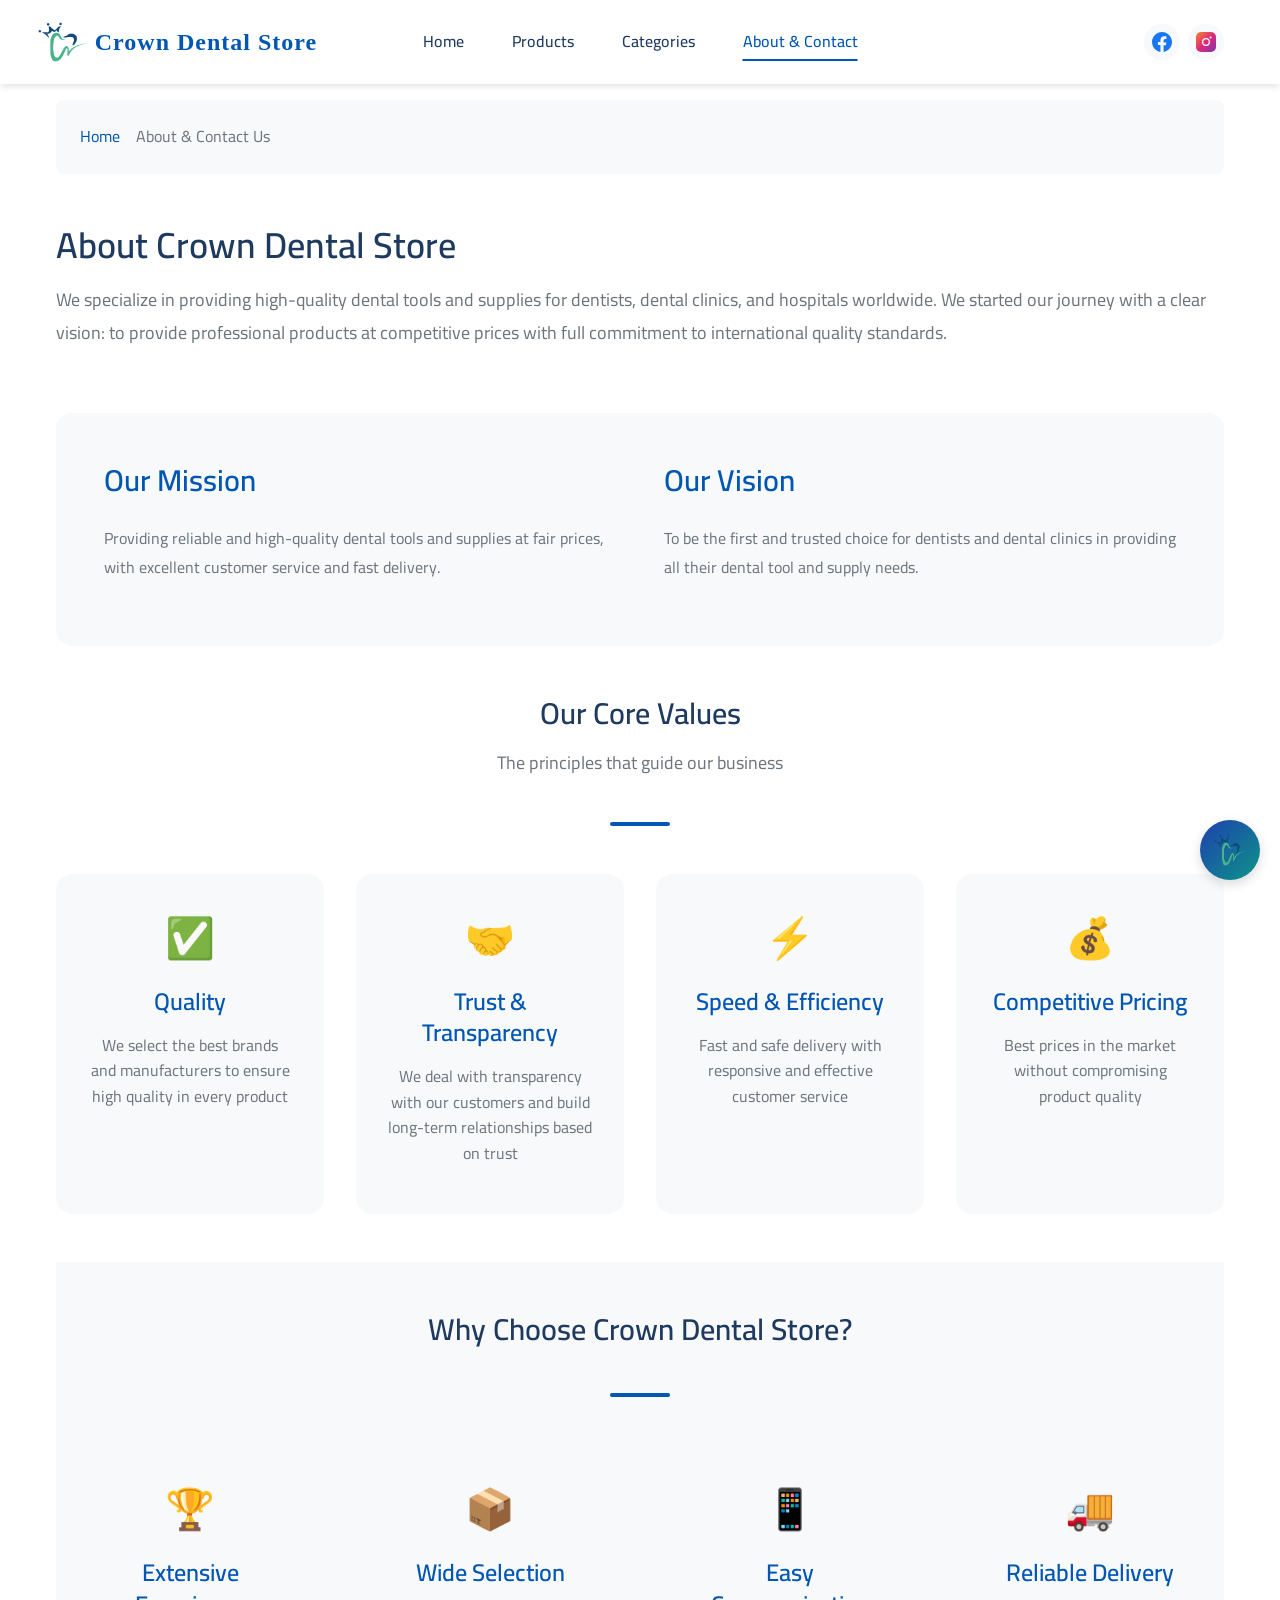
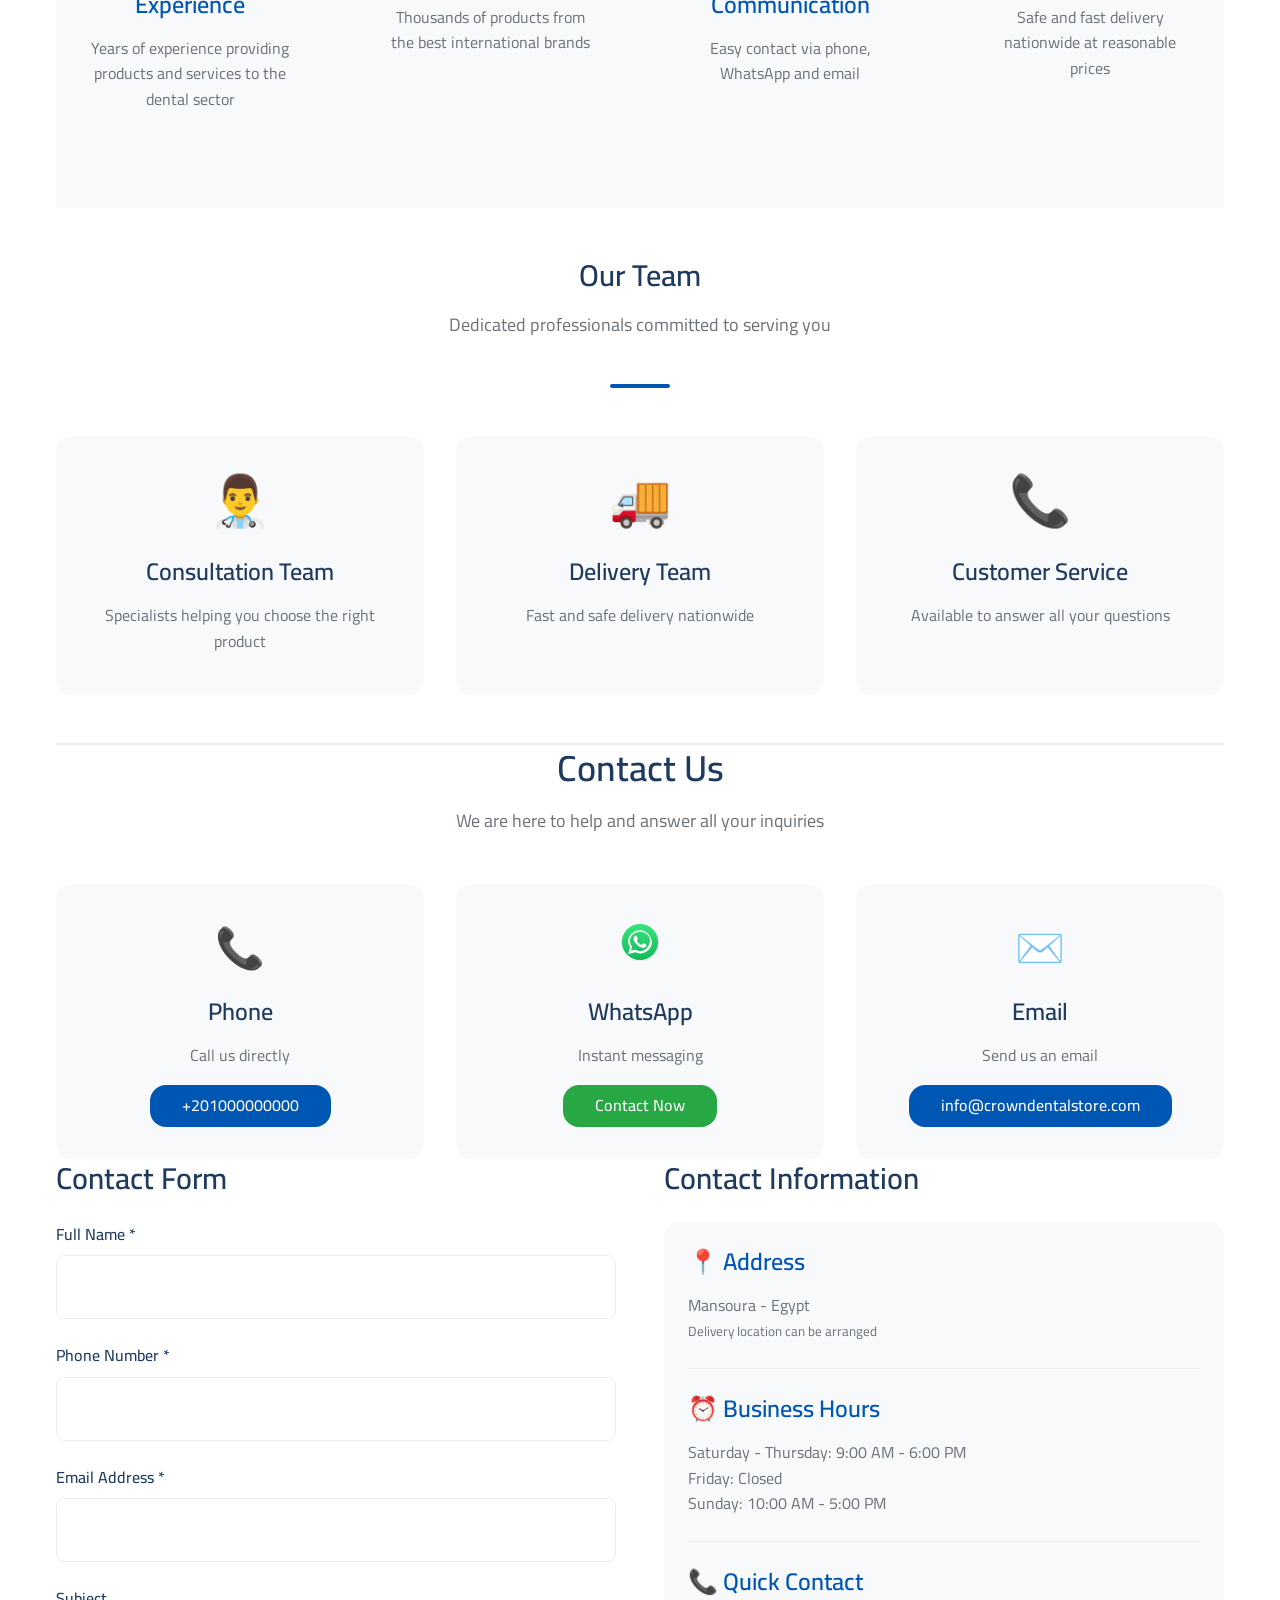
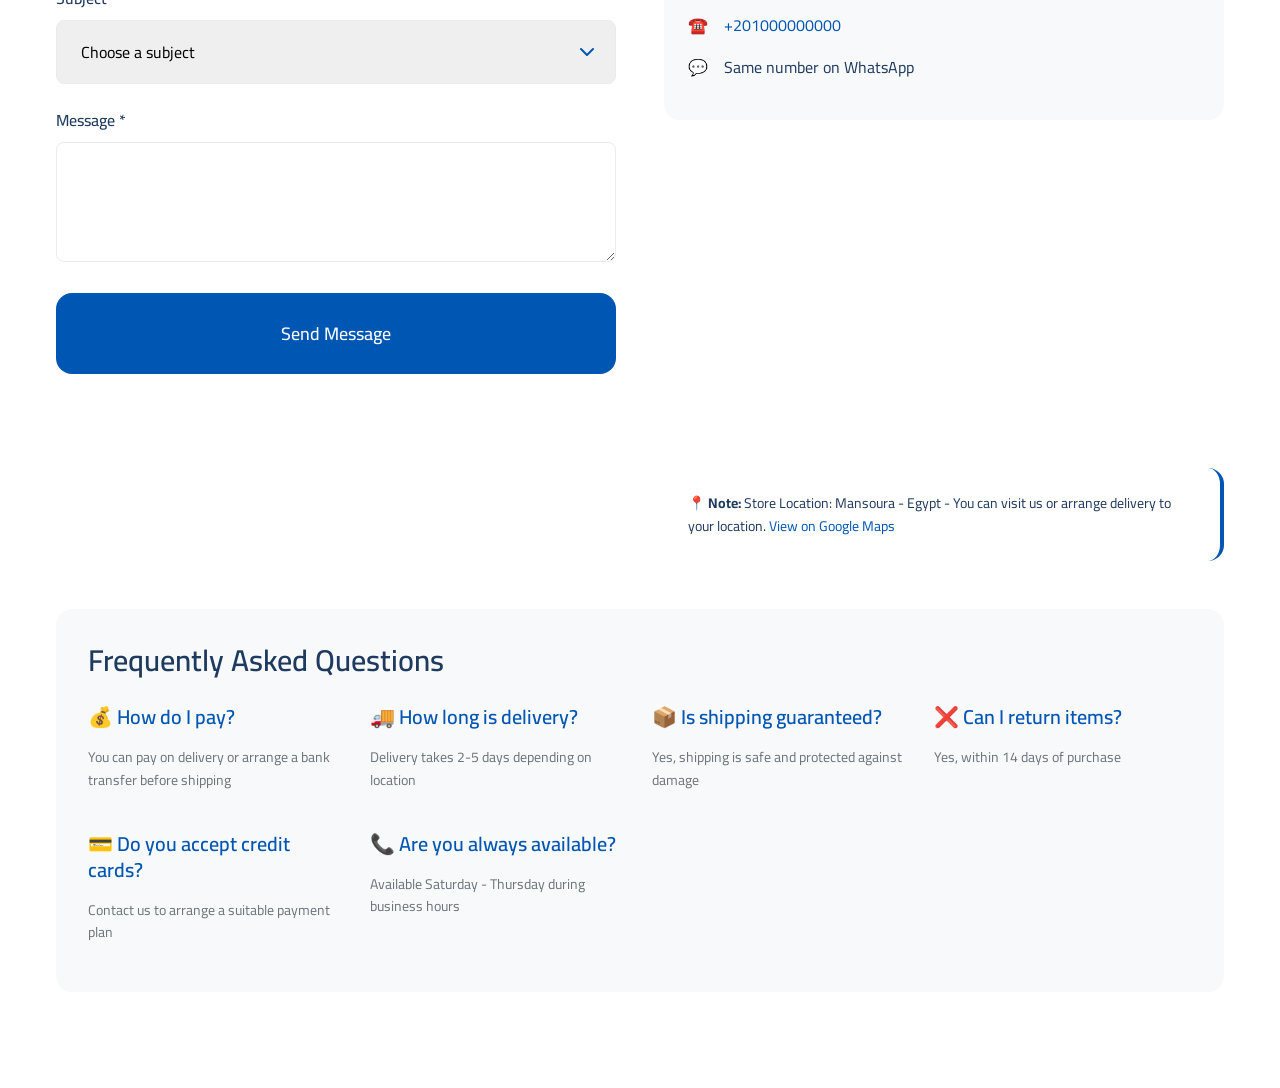
==== commit 8a0d714b: "Refine navbar, home-only mobile footer, button spacing, and professional chatbot Co-authored-by: Cur" ====
--- a/about-contact.html
+++ b/about-contact.html
@@ -30,14 +30,14 @@
       </ul>
 
       <div class="navbar-icons">
-        <a href="https://www.facebook.com/share/1H798BjZV2/" target="_blank" class="navbar-icon" title="Facebook" style="text-decoration: none; cursor: pointer; width: 24px; height: 24px; display: flex; align-items: center; justify-content: center;"><img src="images/social/facebook.svg" alt="Facebook" style="width: 100%; height: 100%; object-fit: contain;"></a>
-        <a href="https://www.instagram.com/crown.dentalstore?igsh=MWJqNnlodHkzOGtucQ==" target="_blank" class="navbar-icon" title="Instagram" style="text-decoration: none; cursor: pointer; width: 24px; height: 24px; display: flex; align-items: center; justify-content: center;"><img src="images/social/instagram.svg" alt="Instagram" style="width: 100%; height: 100%; object-fit: contain;"></a>
+        <a href="https://www.facebook.com/share/1H798BjZV2/" target="_blank" rel="noopener noreferrer" class="navbar-icon" title="Facebook" aria-label="Facebook"><img src="images/social/facebook.svg" alt="Facebook"></a>
+        <a href="https://www.instagram.com/crown.dentalstore?igsh=MWJqNnlodHkzOGtucQ==" target="_blank" rel="noopener noreferrer" class="navbar-icon" title="Instagram" aria-label="Instagram"><img src="images/social/instagram.svg" alt="Instagram"></a>
       </div>
     </div>
   </nav>
 
   <!-- PAGE CONTENT -->
-  <div style="margin-top: 100px;">
+  <div class="page-content">
     <div class="container">
       <!-- BREADCRUMB -->
       <ol class="breadcrumb">
@@ -171,7 +171,7 @@
         </div>
 
         <!-- CONTACT METHODS -->
-        <div style="display: grid; grid-template-columns: repeat(auto-fit, minmax(250px, 1fr)); gap: var(--spacing-xl); margin-bottom: var(--spacing-3xl);">
+        <div class="contact-methods-grid">
           <!-- Phone -->
           <div style="background-color: var(--color-bg-light); padding: var(--spacing-xl); border-radius: var(--radius-lg); text-align: center;">
             <div style="font-size: 40px; margin-bottom: var(--spacing-base);">📞</div>
@@ -198,7 +198,7 @@
         </div>
 
         <!-- MAIN CONTENT ROW -->
-        <div style="display: grid; grid-template-columns: 1fr 1fr; gap: var(--spacing-2xl); margin-bottom: var(--spacing-2xl);">
+        <div class="about-contact-grid">
           <!-- CONTACT FORM -->
           <div>
             <h2 style="margin-bottom: var(--spacing-lg);">Contact Form</h2>
@@ -323,55 +323,6 @@
     </div>
   </div>
 
-  <!-- FOOTER -->
-  <footer class="footer">
-    <div class="footer-content">
-      <div class="footer-section">
-        <h3>Crown Dental Store</h3>
-        <p>Specialists in providing high-quality dental tools and supplies for dentists and dental clinics.</p>
-      </div>
-
-      <div class="footer-section">
-        <h3>Quick Links</h3>
-        <ul>
-          <li><a href="index.html">Home</a></li>
-          <li><a href="products.html">Products</a></li>
-          <li><a href="categories.html">Categories</a></li>
-          <li><a href="about-contact.html">About & Contact</a></li>
-        </ul>
-      </div>
-
-      <div class="footer-section">
-        <h3>Support</h3>
-        <ul>
-          <li><a href="about-contact.html">Contact Us</a></li>
-          <li><a href="about-contact.html">Privacy Policy</a></li>
-          <li><a href="#">Terms of Service</a></li>
-        </ul>
-      </div>
-
-      <div class="footer-section">
-        <h3>Contact Us</h3>
-        <div class="footer-contact">
-          <span>📞</span>
-          <span>+201000000000</span>
-        </div>
-        <div class="footer-contact">
-          <span>✉️</span>
-          <span>info@crowndentalstore.com</span>
-        </div>
-        <div class="footer-contact">
-          <span>📍</span>
-          <span><a href="https://maps.google.com/?q=Mansoura,Egypt" target="_blank" style="color: inherit; text-decoration: none;">Mansoura - Egypt</a></span>
-        </div>
-      </div>
-    </div>
-
-    <div class="footer-bottom">
-      <p>Crown Dental Store 2026©</p>
-    </div>
-  </footer>
-
   <script src="js/data.js"></script>
   <script src="js/main.js"></script>
   <script src="js/search-enhanced.js"></script>
--- a/css/style.css
+++ b/css/style.css
@@ -258,6 +258,8 @@
   max-width: 1200px;
   margin: 0 auto;
   padding: 0 var(--spacing-base);
+  position: relative;
+  min-height: 52px;
 }
 
 [dir="rtl"] .navbar-container {
@@ -267,12 +269,22 @@
 .navbar-brand {
   display: flex;
   align-items: center;
-  gap: var(--spacing-base);
+  gap: var(--spacing-sm);
   font-size: var(--font-size-2xl);
   font-weight: 900;
   color: var(--color-primary);
   font-family: 'Georgia', 'Times New Roman', serif;
   letter-spacing: 1px;
+  flex-shrink: 0;
+  margin-left: -18px;
+  padding-right: var(--spacing-base);
+}
+
+[dir="rtl"] .navbar-brand {
+  margin-left: 0;
+  margin-right: -6px;
+  padding-right: 0;
+  padding-left: var(--spacing-base);
 }
 
 .navbar-brand img {
@@ -283,10 +295,14 @@
 .navbar-nav {
   display: flex;
   align-items: center;
+  justify-content: center;
   gap: var(--spacing-2xl);
   list-style: none;
   margin: 0;
   padding: 0;
+  position: absolute;
+  left: 50%;
+  transform: translateX(-50%);
 }
 
 [dir="rtl"] .navbar-nav {
@@ -328,21 +344,31 @@
   font-size: var(--font-size-xl);
   cursor: pointer;
   color: var(--color-text);
+  padding: var(--spacing-xs);
+  min-width: 40px;
+  min-height: 40px;
+  flex-shrink: 0;
 }
 
 .navbar-icons {
   display: flex;
   align-items: center;
-  gap: var(--spacing-xl);
+  gap: var(--spacing-sm);
+  flex-shrink: 0;
+  margin-left: auto;
 }
 
 [dir="rtl"] .navbar-icons {
+  margin-left: 0;
+  margin-right: auto;
   flex-direction: row-reverse;
 }
 
 .navbar-icon {
-  width: 40px;
-  height: 40px;
+  width: 36px;
+  height: 36px;
+  min-width: 36px;
+  min-height: 36px;
   display: flex;
   align-items: center;
   justify-content: center;
@@ -351,11 +377,24 @@
   cursor: pointer;
   transition: all var(--transition-fast);
   font-size: var(--font-size-lg);
+  padding: 0;
+  text-decoration: none;
+  overflow: visible;
+  flex-shrink: 0;
+}
+
+.navbar-icon img {
+  width: 20px;
+  height: 20px;
+  object-fit: contain;
+  display: block;
+  pointer-events: none;
 }
 
 .navbar-icon:hover {
   background-color: var(--color-primary);
   color: white;
+  transform: scale(1.05);
 }
 
 /* =============================================================
@@ -1111,24 +1150,31 @@
 .footer {
   background-color: var(--color-text);
   color: white;
-  padding: var(--spacing-3xl) 0 var(--spacing-base);
-  margin-top: var(--spacing-3xl);
+  padding: var(--spacing-lg) 0 var(--spacing-sm);
+  margin-top: var(--spacing-xl);
 }
 
 .footer-content {
   display: grid;
-  grid-template-columns: repeat(auto-fit, minmax(200px, 1fr));
-  gap: var(--spacing-2xl);
-  margin-bottom: var(--spacing-2xl);
+  grid-template-columns: repeat(auto-fit, minmax(180px, 1fr));
+  gap: var(--spacing-base);
+  margin-bottom: var(--spacing-sm);
   max-width: 1200px;
   margin-left: auto;
   margin-right: auto;
-  padding: var(--spacing-2xl) var(--spacing-base) 0;
+  padding: var(--spacing-base) var(--spacing-base) 0;
 }
 
 .footer-section h3 {
   color: white;
-  margin-bottom: var(--spacing-lg);
+  margin-bottom: var(--spacing-sm);
+  font-size: var(--font-size-base);
+}
+
+.footer-section p {
+  font-size: var(--font-size-sm);
+  margin-bottom: var(--spacing-sm);
+  line-height: 1.5;
 }
 
 .footer-section ul {
@@ -1138,7 +1184,8 @@
 }
 
 .footer-section ul li {
-  margin-bottom: var(--spacing-base);
+  margin-bottom: var(--spacing-xs);
+  font-size: var(--font-size-sm);
 }
 
 .footer-section a {
@@ -1162,13 +1209,108 @@
 
 .footer-bottom {
   border-top: 1px solid rgba(255, 255, 255, 0.1);
-  padding-top: var(--spacing-lg);
+  padding-top: var(--spacing-sm);
+  padding-bottom: var(--spacing-xs);
   text-align: center;
   color: rgba(255, 255, 255, 0.7);
   max-width: 1200px;
   margin: 0 auto;
   padding-left: var(--spacing-base);
   padding-right: var(--spacing-base);
+  font-size: var(--font-size-sm);
+}
+
+.footer-bottom p {
+  margin-bottom: 0;
+}
+
+/* About & Contact page layouts */
+.about-contact-grid {
+  display: grid;
+  grid-template-columns: 1fr 1fr;
+  gap: var(--spacing-2xl);
+  margin-bottom: var(--spacing-2xl);
+}
+
+.contact-methods-grid {
+  display: grid;
+  grid-template-columns: repeat(auto-fit, minmax(250px, 1fr));
+  gap: var(--spacing-xl);
+  margin-bottom: var(--spacing-3xl);
+}
+
+.page-content {
+  margin-top: 100px;
+  padding-bottom: var(--spacing-2xl);
+}
+
+/* Home page footer - mobile-friendly layout */
+.footer-home .footer-content {
+  gap: var(--spacing-lg);
+}
+
+.footer-home .footer-quick-links {
+  display: flex;
+  flex-wrap: wrap;
+  gap: var(--spacing-sm) var(--spacing-base);
+  list-style: none;
+  margin: 0;
+  padding: 0;
+}
+
+.footer-home .footer-quick-links li {
+  margin: 0;
+}
+
+.footer-home .footer-quick-links a {
+  color: rgba(255, 255, 255, 0.9);
+  font-size: var(--font-size-sm);
+  padding: var(--spacing-xs) var(--spacing-sm);
+  background: rgba(255, 255, 255, 0.08);
+  border-radius: var(--radius-base);
+  display: inline-block;
+}
+
+.footer-home .footer-quick-links a:hover {
+  color: white;
+  background: rgba(255, 255, 255, 0.15);
+}
+
+.footer-home .footer-contact-row {
+  display: flex;
+  flex-wrap: wrap;
+  gap: var(--spacing-sm);
+  justify-content: center;
+}
+
+.footer-home .footer-contact-chip {
+  display: inline-flex;
+  align-items: center;
+  gap: var(--spacing-xs);
+  font-size: var(--font-size-sm);
+  color: rgba(255, 255, 255, 0.9);
+  padding: var(--spacing-xs) var(--spacing-sm);
+  background: rgba(255, 255, 255, 0.08);
+  border-radius: var(--radius-base);
+}
+
+.footer-home .footer-contact-chip a {
+  color: inherit;
+  text-decoration: none;
+}
+
+/* Mobile-safe spacing for buttons and content */
+.mobile-safe-x {
+  padding-left: var(--spacing-base);
+  padding-right: var(--spacing-base);
+}
+
+.cta-buttons {
+  display: flex;
+  gap: var(--spacing-base);
+  justify-content: center;
+  flex-wrap: wrap;
+  padding: 0 var(--spacing-base);
 }
 
 /* =============================================================
@@ -1224,12 +1366,27 @@
 .form-group textarea,
 .form-group select {
   width: 100%;
-  padding: var(--spacing-base);
+  padding: var(--spacing-base) var(--spacing-lg);
   border: 1px solid var(--color-border);
   border-radius: var(--radius-base);
   font-family: var(--font-primary);
   font-size: var(--font-size-base);
-  transition: border-color var(--transition-fast);
+  transition: border-color var(--transition-fast), background-color var(--transition-fast);
+  /* Mobile optimization: Prevent iOS zoom on input focus */
+  font-size: 16px;
+  min-height: 44px;
+  -webkit-appearance: none;
+  -moz-appearance: none;
+  appearance: none;
+}
+
+/* Better appearance for select on mobile */
+.form-group select {
+  background-image: url("data:image/svg+xml;charset=UTF-8,%3csvg xmlns='http://www.w3.org/2000/svg' viewBox='0 0 24 24' fill='none' stroke='%230056B3' stroke-width='2' stroke-linecap='round' stroke-linejoin='round'%3e%3cpolyline points='6 9 12 15 18 9'%3e%3c/polyline%3e%3c/svg%3e");
+  background-repeat: no-repeat;
+  background-position: right var(--spacing-base) center;
+  background-size: 1.5em;
+  padding-right: 2.5rem;
 }
 
 .form-group input:focus,
@@ -1238,11 +1395,21 @@
   outline: none;
   border-color: var(--color-primary);
   box-shadow: 0 0 0 3px rgba(0, 86, 179, 0.1);
+  background-color: rgba(0, 86, 179, 0.02);
 }
 
 .form-group textarea {
   resize: vertical;
   min-height: 120px;
+  line-height: 1.5;
+  font-size: 16px;
+}
+
+/* Input placeholder styling */
+.form-group input::placeholder,
+.form-group textarea::placeholder {
+  color: var(--color-text-light);
+  opacity: 0.7;
 }
 
 /* =============================================================
--- a/css/responsive.css
+++ b/css/responsive.css
@@ -2,7 +2,7 @@
    RESPONSIVE STYLES - Mobile First Approach
    ============================================================= */
 
-/* Tablet Screens (768px and above) */
+/* Tablet Screens (768px and below) */
 @media (max-width: 768px) {
   :root {
     --font-size-4xl: 1.875rem;
@@ -11,17 +11,98 @@
     --spacing-2xl: 2rem;
   }
 
+  .container,
+  .section.container {
+    padding-left: max(16px, var(--spacing-base));
+    padding-right: max(16px, var(--spacing-base));
+  }
+
+  .page-content {
+    padding-bottom: 90px;
+  }
+
+  .card-body {
+    padding: var(--spacing-sm) max(10px, var(--spacing-sm));
+  }
+
+  .card-actions {
+    padding: 0 4px;
+  }
+
   /* Navbar */
   .navbar {
     padding: var(--spacing-sm) 0;
   }
 
+  .navbar-container {
+    display: grid;
+    grid-template-columns: 1fr auto auto;
+    grid-template-areas: "brand toggle icons";
+    align-items: center;
+    gap: var(--spacing-sm);
+    min-height: 48px;
+  }
+
+  .navbar-brand {
+    grid-area: brand;
+    font-size: var(--font-size-lg);
+    gap: var(--spacing-xs);
+    margin-left: 0;
+    padding-right: 0;
+    min-width: 0;
+  }
+
+  .navbar-brand span {
+    white-space: nowrap;
+    overflow: hidden;
+    text-overflow: ellipsis;
+  }
+
+  .navbar-brand img {
+    height: 34px;
+    flex-shrink: 0;
+  }
+
+  .navbar-toggle {
+    display: flex;
+    align-items: center;
+    justify-content: center;
+    grid-area: toggle;
+  }
+
+  .navbar-icons {
+    grid-area: icons;
+    display: flex !important;
+    gap: var(--spacing-xs);
+    margin-left: 0;
+    margin-right: 0;
+    visibility: visible;
+    opacity: 1;
+  }
+
+  .navbar-icon {
+    width: 34px;
+    height: 34px;
+    min-width: 34px;
+    min-height: 34px;
+    padding: 0;
+    background-color: var(--color-bg-light);
+    overflow: visible;
+  }
+
+  .navbar-icon img {
+    width: 18px;
+    height: 18px;
+    display: block;
+  }
+
   .navbar-nav {
     display: none;
     position: absolute;
-    top: 70px;
+    top: 100%;
     left: 0;
     right: 0;
+    transform: none;
     flex-direction: column;
     gap: 0;
     background-color: white;
@@ -33,7 +114,7 @@
 
   [dir="rtl"] .navbar-nav {
     flex-direction: column;
-    left: auto;
+    left: 0;
     right: 0;
   }
 
@@ -52,14 +133,6 @@
 
   .navbar-nav a::after {
     display: none;
-  }
-
-  .navbar-toggle {
-    display: block;
-  }
-
-  .navbar-icons {
-    gap: var(--spacing-lg);
   }
 
   /* Hero Section */
@@ -95,6 +168,40 @@
     gap: var(--spacing-lg);
   }
 
+  /* Smaller card action buttons & quantity counter */
+  .card-actions {
+    flex-direction: row;
+    gap: var(--spacing-xs);
+  }
+
+  .card-actions .btn {
+    flex: 1;
+    width: auto;
+    padding: 6px 8px;
+    font-size: 0.72rem;
+    min-height: 34px;
+    min-width: 0;
+  }
+
+  .quantity-counter {
+    gap: var(--spacing-xs);
+    margin-bottom: var(--spacing-sm);
+  }
+
+  .qty-btn {
+    width: 30px;
+    height: 30px;
+    min-width: 30px;
+    min-height: 30px;
+    font-size: var(--font-size-base);
+  }
+
+  .qty-input {
+    width: 36px;
+    font-size: var(--font-size-base);
+    padding: 0 var(--spacing-xs);
+  }
+
   /* Product Details */
   .product-details-container {
     grid-template-columns: 1fr;
@@ -105,10 +212,30 @@
     max-height: 400px;
   }
 
-  /* Categories Grid */
+  .product-actions .btn {
+    padding: var(--spacing-sm) var(--spacing-base);
+    font-size: var(--font-size-sm);
+    min-height: 38px;
+  }
+
+  /* Categories Grid - smaller buttons */
   .categories-grid {
     grid-template-columns: repeat(2, 1fr);
-    gap: var(--spacing-base);
+    gap: var(--spacing-sm);
+  }
+
+  .category-card {
+    padding: var(--spacing-base) var(--spacing-sm);
+  }
+
+  .category-card h3 {
+    font-size: var(--font-size-sm);
+    margin-bottom: 0;
+  }
+
+  .category-card-icon {
+    font-size: 24px;
+    margin-bottom: var(--spacing-xs);
   }
 
   /* Features Grid */
@@ -117,10 +244,25 @@
     gap: var(--spacing-lg);
   }
 
-  /* Footer */
-  .footer-content {
+  /* Home footer on tablet */
+  .footer-home .footer-content {
+    grid-template-columns: 1fr;
+    text-align: center;
+  }
+
+  /* About & Contact */
+  .about-contact-grid {
     grid-template-columns: 1fr;
     gap: var(--spacing-lg);
+  }
+
+  .contact-methods-grid {
+    grid-template-columns: 1fr;
+    gap: var(--spacing-base);
+  }
+
+  .page-content {
+    margin-top: 80px;
   }
 
   /* Controls */
@@ -196,37 +338,96 @@
     --spacing-xl: 1rem;
   }
 
-  /* Container */
+  /* Container - extra side margin so buttons don't touch screen edges */
   .container {
-    padding: 0 var(--spacing-base);
+    padding-left: max(18px, var(--spacing-base));
+    padding-right: max(18px, var(--spacing-base));
+  }
+
+  .page-content {
+    padding-bottom: 90px;
+  }
+
+  .section.container {
+    padding-left: max(18px, var(--spacing-base));
+    padding-right: max(18px, var(--spacing-base));
+  }
+
+  .cta-buttons {
+    padding: 0 max(12px, var(--spacing-sm));
+    gap: var(--spacing-sm);
+  }
+
+  .cta-buttons .btn {
+    min-width: 0;
+    flex: 1 1 auto;
+    max-width: 100%;
+  }
+
+  .hero-buttons {
+    padding: 0 var(--spacing-sm);
+    width: 100%;
+  }
+
+  .hero-buttons .btn {
+    width: 100%;
+    max-width: 280px;
+  }
+
+  .card-body {
+    padding: var(--spacing-sm) max(10px, var(--spacing-sm));
+  }
+
+  .card-actions {
+    padding: 0 2px;
+  }
+
+  .category-card {
+    margin: 0 2px;
+  }
+
+  .controls {
+    margin-left: 2px;
+    margin-right: 2px;
+  }
+
+  .breadcrumb {
+    margin-left: 0;
+    margin-right: 0;
   }
 
   /* Navbar */
   .navbar {
-    padding: var(--spacing-sm) 0;
+    padding: var(--spacing-xs) 0;
   }
 
   .navbar-container {
     padding: 0 var(--spacing-sm);
+    gap: 6px;
   }
 
   .navbar-brand {
-    font-size: var(--font-size-lg);
-    gap: var(--spacing-sm);
+    font-size: var(--font-size-base);
   }
 
   .navbar-brand img {
-    height: 35px;
+    height: 30px;
   }
 
   .navbar-icons {
-    gap: var(--spacing-base);
+    gap: 4px;
   }
 
   .navbar-icon {
-    width: 35px;
-    height: 35px;
-    font-size: var(--font-size-base);
+    width: 32px;
+    height: 32px;
+    min-width: 32px;
+    min-height: 32px;
+  }
+
+  .navbar-icon img {
+    width: 16px;
+    height: 16px;
   }
 
   /* Hero Section */
@@ -290,19 +491,38 @@
   }
 
   .card-body {
-    padding: var(--spacing-base);
+    padding: var(--spacing-sm);
   }
 
   .card-image {
-    height: 180px;
+    height: 160px;
   }
 
   .card-title {
+    font-size: var(--font-size-sm);
+  }
+
+  .card-price {
     font-size: var(--font-size-base);
   }
 
-  .card-price {
-    font-size: var(--font-size-lg);
+  .card-actions .btn {
+    padding: 5px 6px;
+    font-size: 0.65rem;
+    min-height: 30px;
+  }
+
+  .qty-btn {
+    width: 26px;
+    height: 26px;
+    min-width: 26px;
+    min-height: 26px;
+    font-size: var(--font-size-sm);
+  }
+
+  .qty-input {
+    width: 30px;
+    font-size: var(--font-size-sm);
   }
 
   /* Product Details */
@@ -330,16 +550,16 @@
 
   /* Categories Grid */
   .categories-grid {
-    grid-template-columns: 1fr;
-    gap: var(--spacing-sm);
+    grid-template-columns: repeat(2, 1fr);
+    gap: var(--spacing-xs);
   }
 
   .category-card {
-    padding: var(--spacing-lg);
-  }
-
-  .category-card-icon {
-    font-size: 30px;
+    padding: var(--spacing-sm) var(--spacing-xs);
+  }
+
+  .category-card h3 {
+    font-size: 0.75rem;
   }
 
   /* Features Grid */
@@ -356,28 +576,47 @@
     font-size: 30px;
   }
 
-  /* Footer */
-  .footer {
-    padding: var(--spacing-lg) 0 var(--spacing-base);
+  /* Home footer - mobile optimized */
+  .footer-home {
+    padding: var(--spacing-lg) max(16px, var(--spacing-base)) var(--spacing-sm);
     margin-top: var(--spacing-lg);
   }
 
-  .footer-content {
+  .footer-home .footer-content {
     grid-template-columns: 1fr;
-    gap: var(--spacing-lg);
-    padding: 0 var(--spacing-sm);
-    margin-bottom: var(--spacing-lg);
-  }
-
-  .footer-section h3 {
+    gap: var(--spacing-base);
+    padding: 0;
+    text-align: center;
+  }
+
+  .footer-home .footer-section {
+    padding: 0 var(--spacing-xs);
+  }
+
+  .footer-home .footer-section h3 {
     font-size: var(--font-size-base);
-  }
-
-  .footer-bottom {
-    padding-top: var(--spacing-base);
-    padding-left: var(--spacing-sm);
-    padding-right: var(--spacing-sm);
-    font-size: var(--font-size-sm);
+    margin-bottom: var(--spacing-sm);
+  }
+
+  .footer-home .footer-section > p {
+    font-size: var(--font-size-sm);
+    line-height: 1.5;
+    max-width: 320px;
+    margin-left: auto;
+    margin-right: auto;
+  }
+
+  .footer-home .footer-quick-links {
+    justify-content: center;
+  }
+
+  .footer-home .footer-contact-row {
+    justify-content: center;
+  }
+
+  .footer-home .footer-bottom {
+    padding-top: var(--spacing-sm);
+    font-size: var(--font-size-xs);
   }
 
   /* Floating WhatsApp Button */
@@ -410,21 +649,6 @@
     width: 100%;
   }
 
-  /* Cards */
-  .card-actions {
-    flex-direction: column;
-    gap: var(--spacing-sm);
-  }
-
-  [dir="rtl"] .card-actions {
-    flex-direction: column;
-  }
-
-  .card-actions .btn {
-    width: 100%;
-    font-size: var(--font-size-sm);
-  }
-
   /* Controls */
   .controls {
     flex-direction: column;
@@ -462,7 +686,7 @@
   .form-group textarea,
   .form-group select {
     padding: var(--spacing-sm);
-    font-size: var(--font-size-sm);
+    font-size: 16px;
   }
 
   .form-group textarea {
@@ -541,6 +765,10 @@
     padding: var(--spacing-sm) var(--spacing-base);
     font-size: var(--font-size-sm);
   }
+
+  .page-content {
+    margin-top: 70px;
+  }
 }
 
 /* Large Screens (1200px and above) */
@@ -590,51 +818,218 @@
   }
 }
 
-/* Dark Mode Support (Optional - for future enhancement) */
-@media (prefers-color-scheme: dark) {
-  /* Uncomment to enable dark mode
+/* Extra Small Screens (320px - Small phones) */
+@media (max-width: 320px) {
   :root {
-    --color-bg: #1F3A5F;
-    --color-bg-light: #2A4A75;
-    --color-text: #E8F1F9;
-    --color-text-light: #A8B8D0;
-  }
-  */
+    --font-size-base: 14px;
+    --font-size-lg: 16px;
+    --font-size-xl: 18px;
+    --spacing-base: 0.75rem;
+    --spacing-lg: 1rem;
+  }
+
+  html {
+    font-size: 14px;
+  }
+
+  .container {
+    padding: 0 var(--spacing-sm);
+  }
+
+  .navbar-brand {
+    font-size: var(--font-size-sm);
+  }
+
+  .navbar-brand span {
+    max-width: 120px;
+  }
+
+  .hero-image {
+    max-width: 250px;
+    margin-bottom: 20px;
+  }
+
+  .btn {
+    padding: var(--spacing-sm) var(--spacing-base);
+    min-height: 40px;
+  }
+
+  .card-actions .btn {
+    font-size: 0.6rem;
+    padding: 4px 5px;
+  }
 }
 
-/* Reduced Motion Support */
+/* Touch-Friendly Optimization for Mobile Devices */
+@media (hover: none) and (pointer: coarse) {
+  .btn,
+  .navbar-toggle,
+  button,
+  input[type="button"],
+  input[type="submit"],
+  select {
+    min-height: 44px;
+    min-width: 44px;
+  }
+
+  .navbar-icon {
+    min-height: 32px;
+    min-width: 32px;
+    padding: 0;
+  }
+
+  .qty-btn {
+    min-height: 28px;
+    min-width: 28px;
+  }
+
+  .card-actions .btn {
+    min-height: 30px;
+    min-width: 0;
+    padding: 6px 8px;
+  }
+
+  .btn:hover {
+    transform: none;
+  }
+
+  .btn:active {
+    opacity: 0.8;
+    transform: scale(0.98);
+  }
+
+  input[type="text"],
+  input[type="email"],
+  input[type="search"],
+  input[type="password"],
+  textarea,
+  select {
+    min-height: 44px;
+    font-size: 16px;
+    padding: var(--spacing-sm) var(--spacing-base);
+  }
+
+  .form-group {
+    margin-bottom: var(--spacing-lg);
+  }
+
+  .form-group label {
+    margin-bottom: var(--spacing-sm);
+    display: block;
+  }
+
+  .card {
+    cursor: pointer;
+    transition: all 200ms ease-in-out;
+  }
+
+  .card:active {
+    box-shadow: var(--shadow-lg);
+    transform: scale(0.98);
+  }
+
+  .search-dropdown-item {
+    min-height: 48px;
+    padding: var(--spacing-base) var(--spacing-lg);
+  }
+
+  .navbar-nav a {
+    padding: var(--spacing-base) 0;
+    display: block;
+    min-height: auto;
+    min-width: auto;
+  }
+
+  .floating-whatsapp {
+    width: 54px;
+    height: 54px;
+    bottom: 16px;
+    right: 16px;
+  }
+
+  [dir="rtl"] .floating-whatsapp {
+    right: auto;
+    left: 16px;
+  }
+}
+
+/* Landscape orientation */
+@media (max-height: 500px) and (orientation: landscape) {
+  .navbar {
+    padding: var(--spacing-xs) 0;
+  }
+
+  .hero {
+    padding: 40px var(--spacing-base) 30px;
+    margin-top: 60px;
+  }
+
+  .hero-image {
+    max-width: 300px;
+    margin-bottom: 20px;
+  }
+
+  .hero-content h1 {
+    font-size: var(--font-size-xl);
+  }
+
+  .hero-content p {
+    font-size: var(--font-size-sm);
+    margin-bottom: var(--spacing-base);
+  }
+
+  .navbar-brand img {
+    height: 30px;
+  }
+
+  .section {
+    padding: var(--spacing-base) 0;
+  }
+}
+
+/* Better image scaling for mobile */
+@media (max-width: 768px) {
+  img {
+    max-width: 100%;
+    height: auto;
+  }
+
+  .hero-image,
+  .card-image,
+  .product-main-image {
+    object-fit: contain;
+  }
+
+  .navbar-icon img {
+    max-width: none;
+    height: auto;
+  }
+}
+
+/* Text readability on small screens */
+@media (max-width: 480px) {
+  body {
+    line-height: 1.7;
+  }
+
+  p {
+    line-height: 1.6;
+  }
+
+  .btn-block,
+  .product-actions .btn {
+    margin-bottom: var(--spacing-sm);
+  }
+}
+
+/* Reduced motion */
 @media (prefers-reduced-motion: reduce) {
-  * {
+  *,
+  *::before,
+  *::after {
     animation-duration: 0.01ms !important;
     animation-iteration-count: 1 !important;
     transition-duration: 0.01ms !important;
+    scroll-behavior: auto !important;
   }
 }
-
-/* Touch Device Optimization */
-@media (hover: none) and (pointer: coarse) {
-  .btn,
-  a,
-  .card {
-    padding: calc(var(--spacing-base) * 1.5);
-  }
-
-  .navbar-icon {
-    width: 50px;
-    height: 50px;
-  }
-
-  .floating-whatsapp {
-    width: 60px;
-    height: 60px;
-    bottom: 30px;
-    right: 20px;
-  }
-
-  [dir="rtl"] .floating-whatsapp {
-    right: auto;
-    left: 20px;
-  }
-}
-
-
